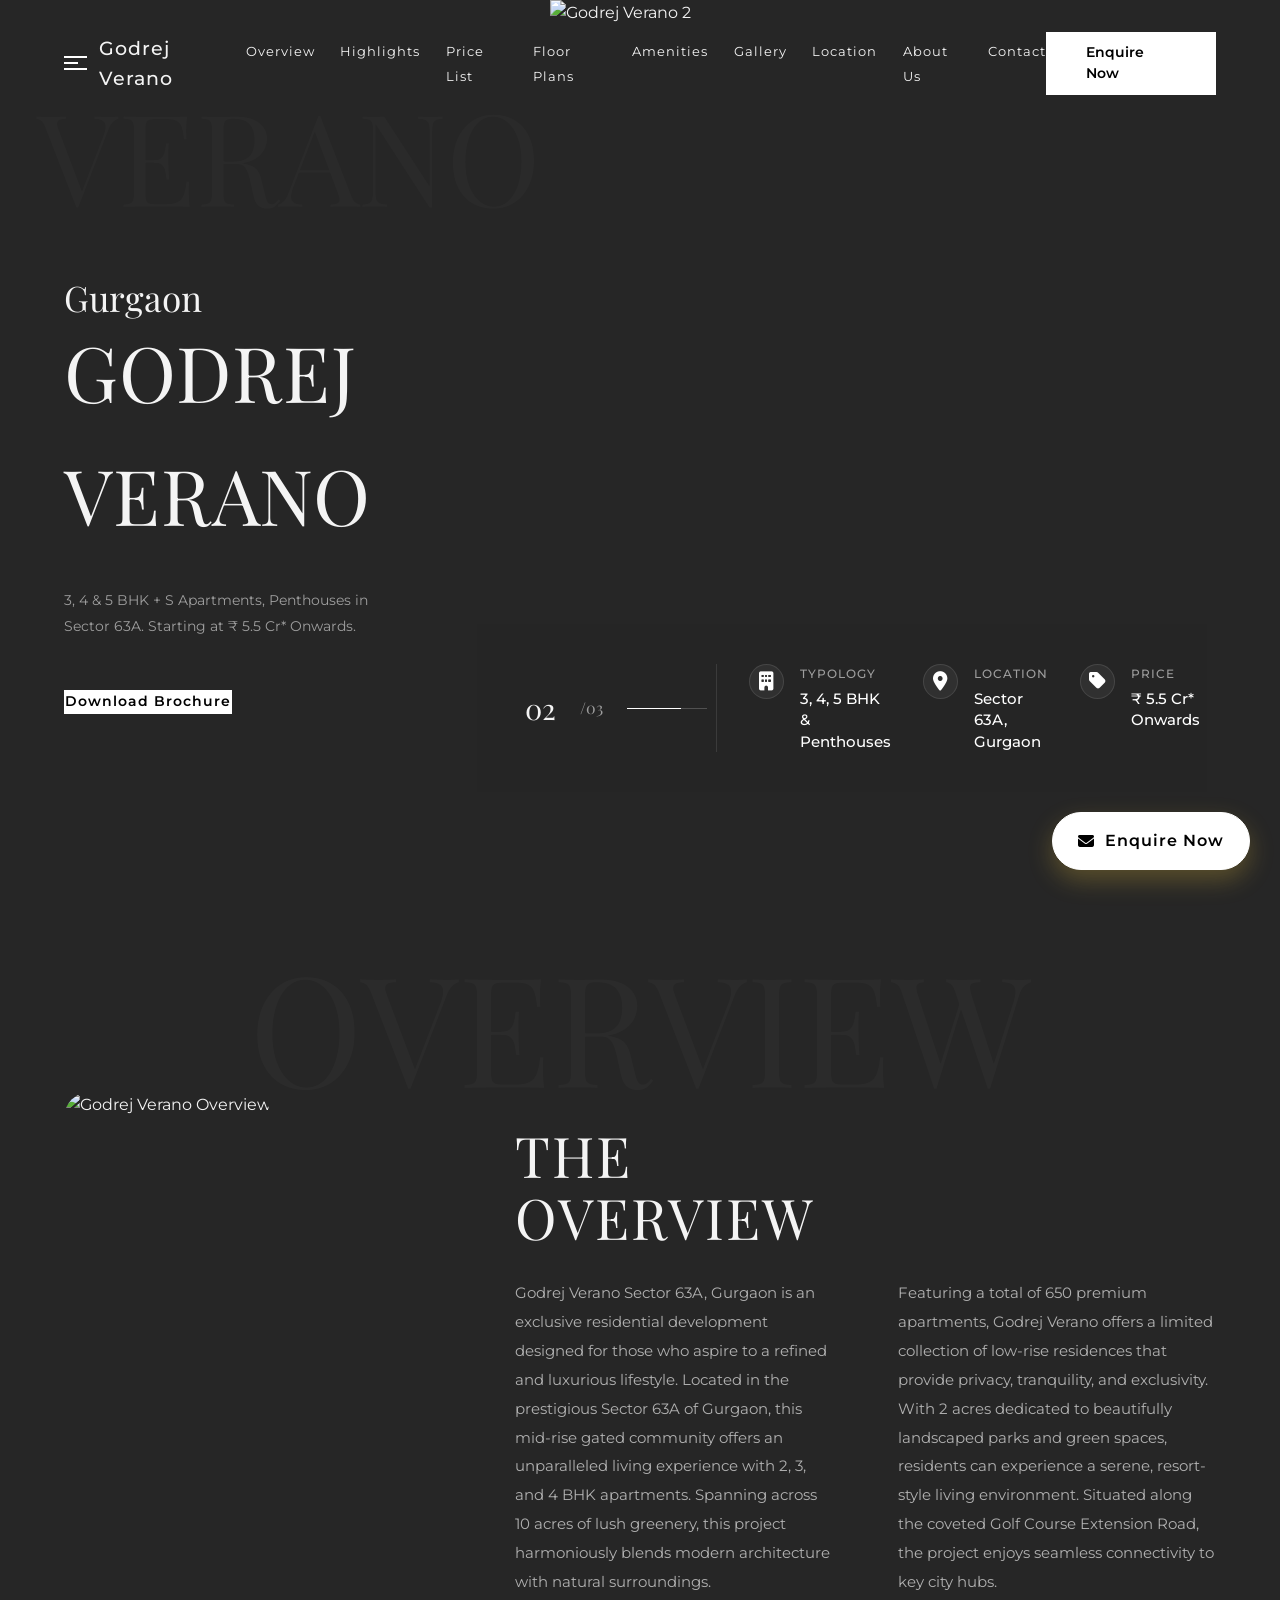
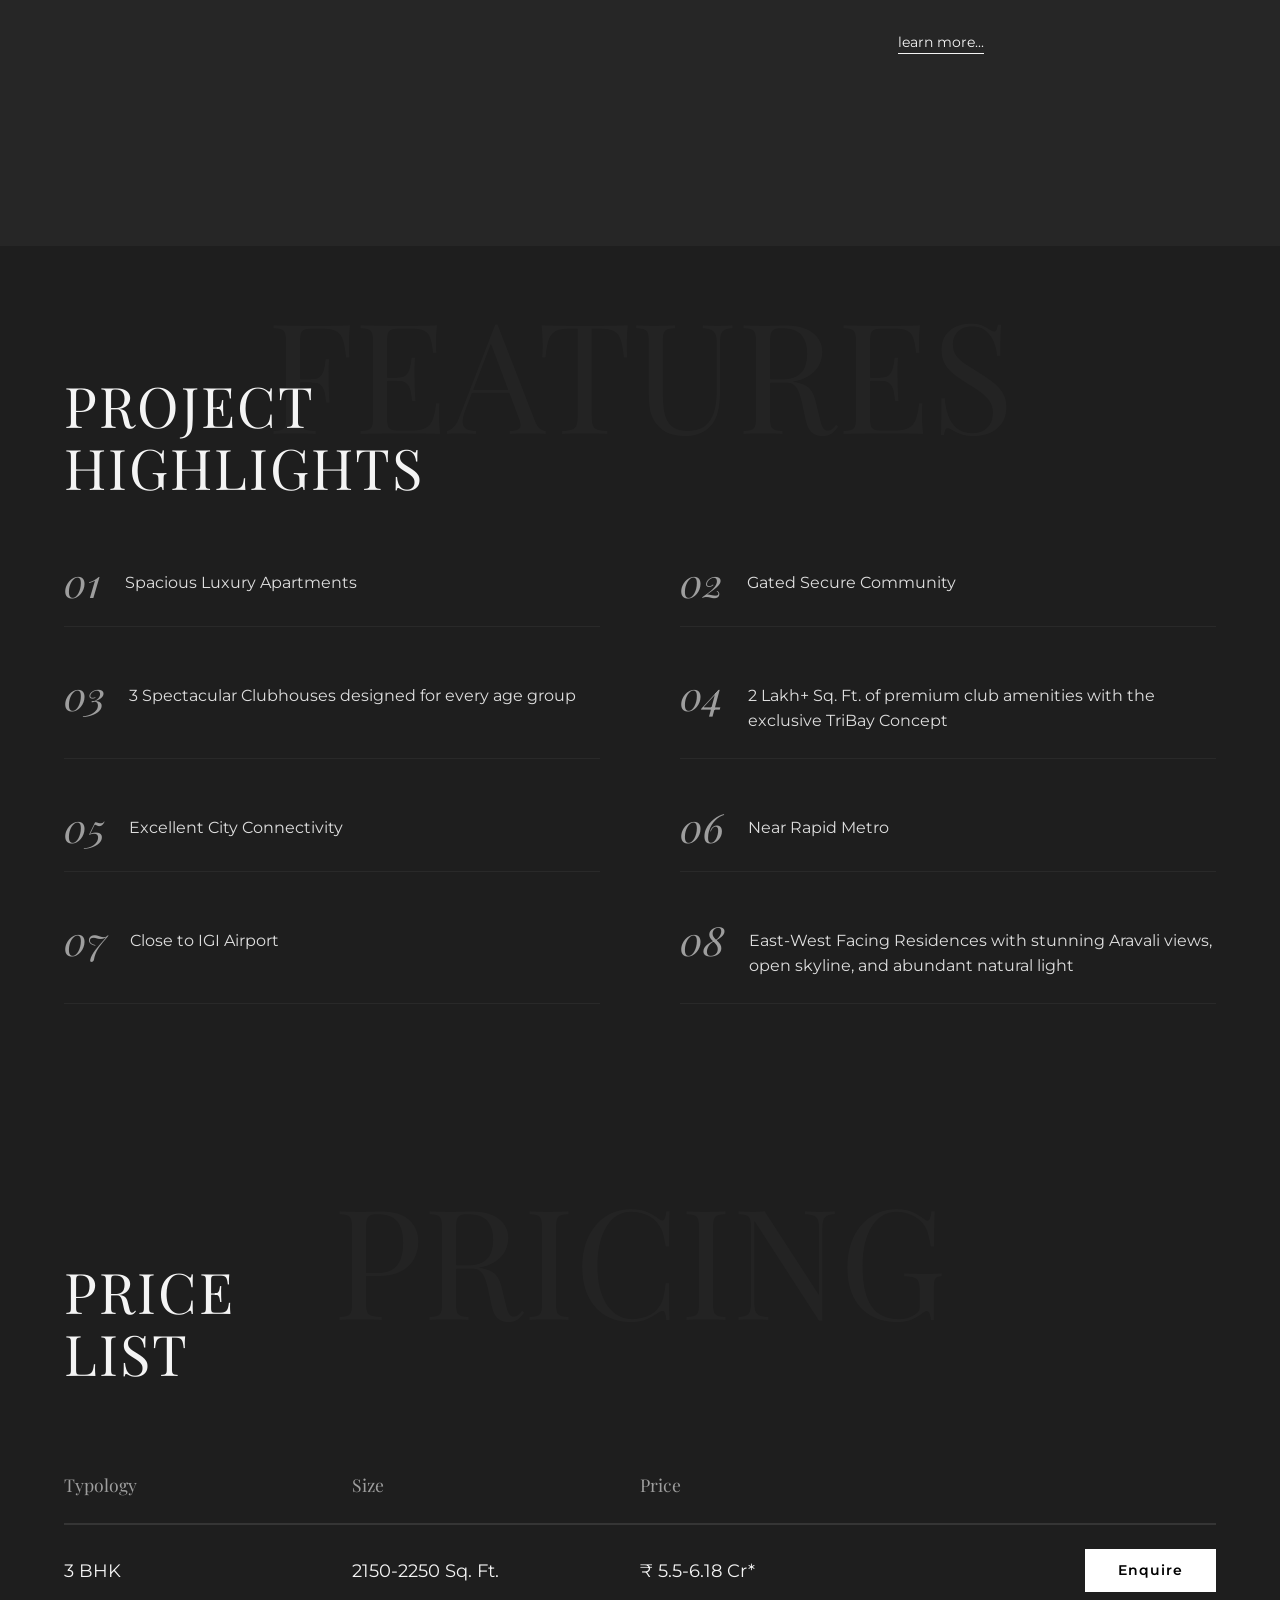
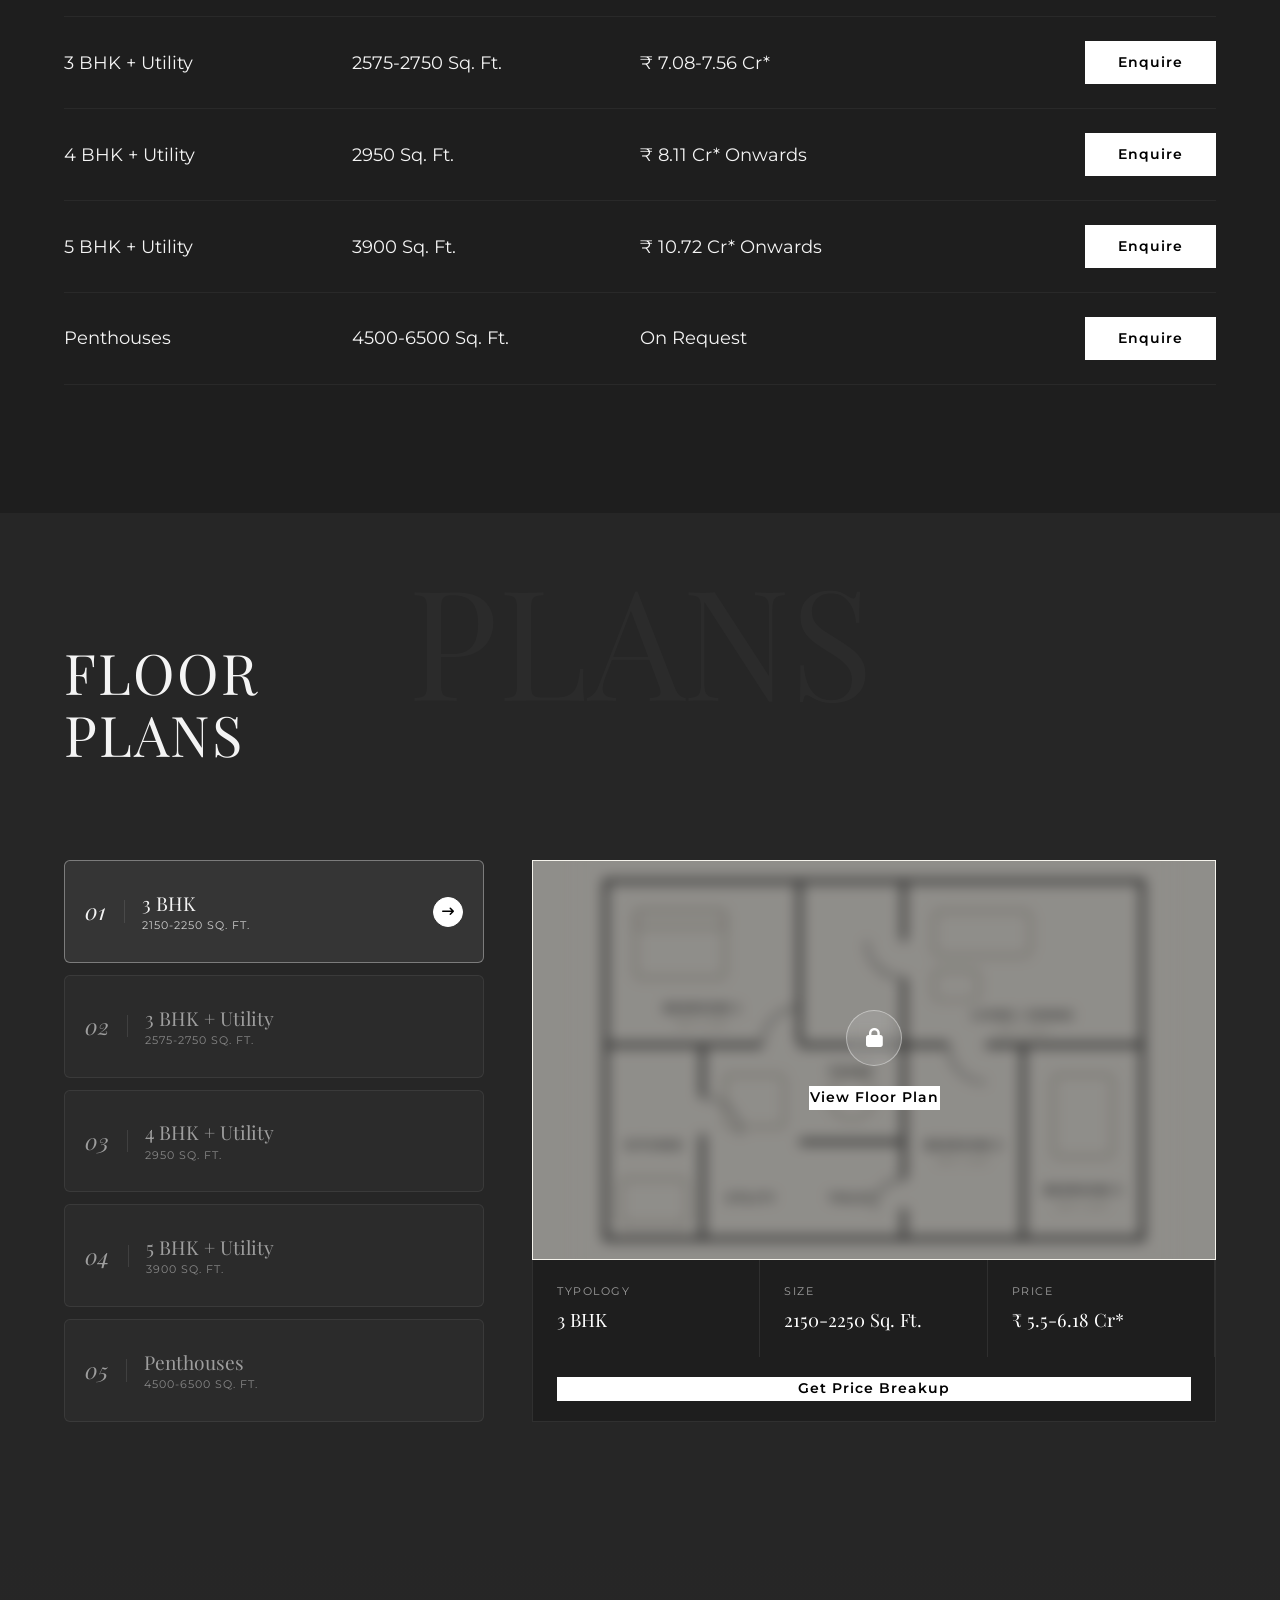
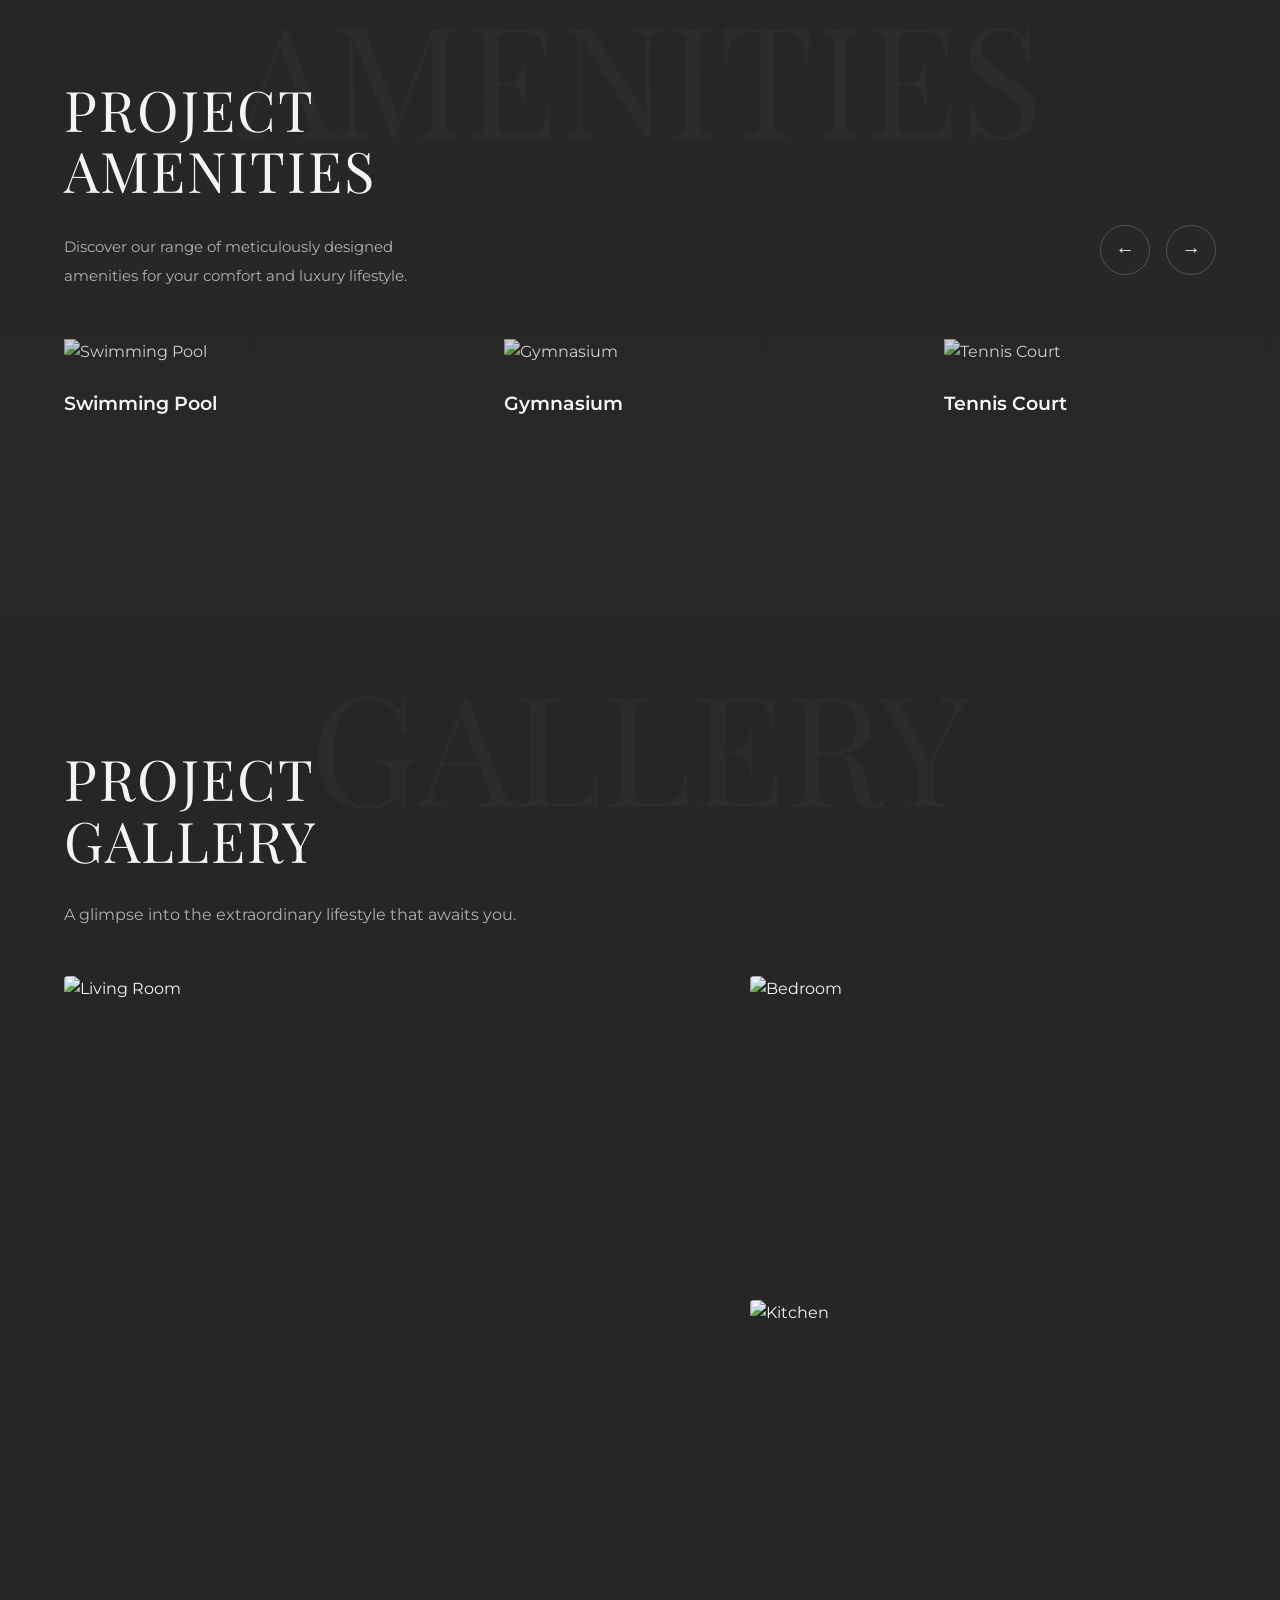
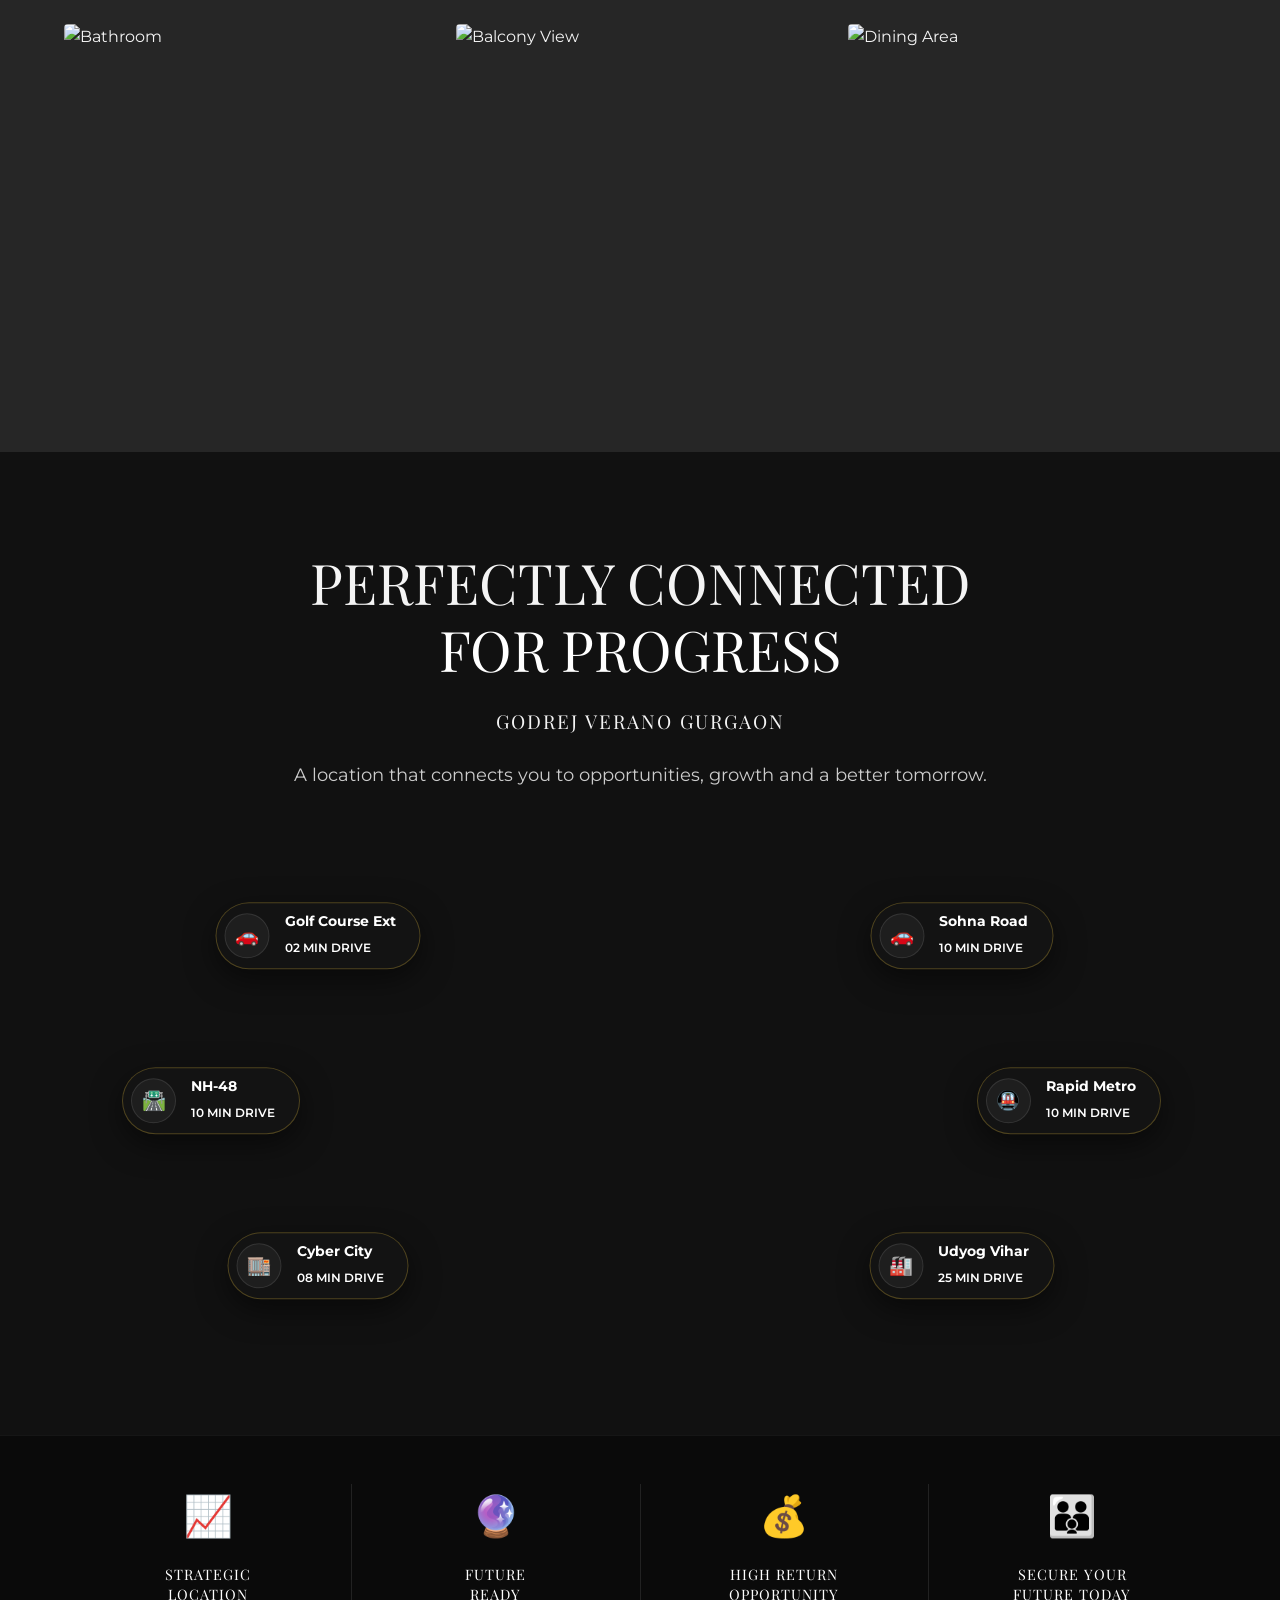
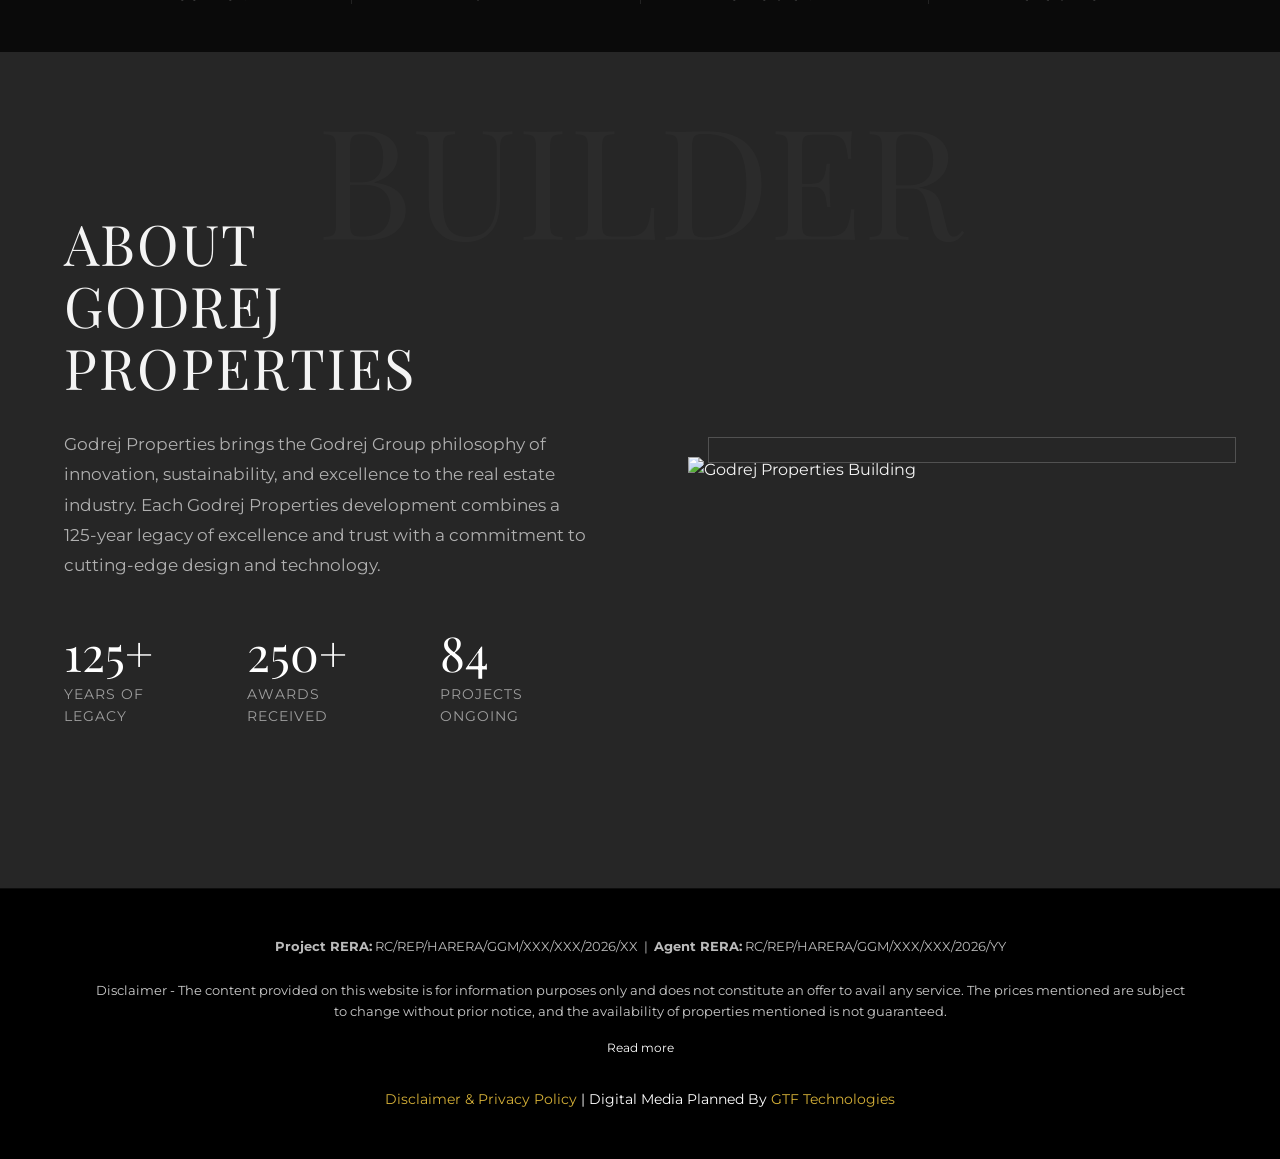
==== index.html @ 7b7e9200 "all code" ====
<!DOCTYPE html>
<html lang="en">

<head>
    <meta charset="UTF-8">
    <meta name="viewport" content="width=device-width, initial-scale=1.0">
    <title>Godrej Verano - Sector 63A, Gurgaon</title>
    <link rel="stylesheet" href="css/style.css">
    <link rel="stylesheet" href="https://cdnjs.cloudflare.com/ajax/libs/font-awesome/6.4.0/css/all.min.css">
    <link rel="stylesheet" href="https://cdnjs.cloudflare.com/ajax/libs/magnific-popup.js/1.1.0/magnific-popup.min.css">
</head>

<body>
    <!-- Header -->
    <header>
        <div class="logo">
            <div class="logo-icon">
                <span></span><span></span><span></span>
            </div>
            Godrej Verano
        </div>
        <nav>
            <ul>
                <li><a href="#overview">Overview</a></li>
                <li><a href="#highlights">Highlights</a></li>
                <li><a href="#pricelist">Price List</a></li>
                <li><a href="#floorplan">Floor Plans</a></li>
                <li><a href="#amenities">Amenities</a></li>
                <li><a href="#gallery">Gallery</a></li>
                <li><a href="#location">Location</a></li>
                <li><a href="#builder">About Us</a></li>
                <li><a href="#contact">Contact</a></li>
            </ul>
        </nav>
        <div class="header-actions">
            <a href="#contact" class="btn-login">Enquire Now</a>
            <div class="menu-toggle" id="mobile-menu">
                <i class="fa-solid fa-bars"></i>
            </div>
        </div>
    </header>

    <!-- Hero Section -->
    <section class="hero">
        <div class="hero-content">
            <div class="hero-text-area">
                <span class="subtitle">Gurgaon</span>
                <h1 class="hero-title">GODREJ VERANO</h1>
                <p>3, 4 & 5 BHK + S Apartments, Penthouses in Sector 63A. Starting at ₹ 5.5 Cr* Onwards.</p>
                <a href="#" class="btn-primary">Download Brochure</a>
            </div>
            <div class="hero-image-area">
                <div class="hero-slider-container">
                    <img src="https://www.constructionweekonline.in/cloud/2023/04/09/A-3-scaled.jpg"
                        alt="Godrej Verano 1" class="hero-slide active">
                    <img src="https://images.pexels.com/photos/9253338/pexels-photo-9253338.jpeg?cs=srgb&dl=pexels-mindaugasskrupskelis-9253338.jpg&fm=jpg"
                        alt="Godrej Verano 2" class="hero-slide">
                    <img src="https://theacademic.com/wp-content/uploads/2024/03/207_article_pic.png"
                        alt="Godrej Verano 3" class="hero-slide">
                </div>
                <div class="hero-slider-info">
                    <div class="slider-controls">
                        <span class="current">01</span><span class="total">/03</span>
                        <div class="progress-bar">
                            <div class="progress" style="width: 33%;"></div>
                        </div>
                    </div>
                    <div class="slider-features">
                        <div class="feature">
                            <div class="feature-icon"><i class="fa-solid fa-building"></i></div>
                            <div>
                                <h4>Typology</h4>
                                <p>3, 4, 5 BHK & Penthouses</p>
                            </div>
                        </div>
                        <div class="feature">
                            <div class="feature-icon"><i class="fa-solid fa-location-dot"></i></div>
                            <div>
                                <h4>Location</h4>
                                <p>Sector 63A, Gurgaon</p>
                            </div>
                        </div>
                        <div class="feature">
                            <div class="feature-icon"><i class="fa-solid fa-tag"></i></div>
                            <div>
                                <h4>Price</h4>
                                <p>₹ 5.5 Cr* Onwards</p>
                            </div>
                        </div>
                    </div>
                </div>
            </div>
        </div>
    </section>

    <!-- Overview Section -->
    <section class="about" id="overview">
        <div class="bg-text">OVERVIEW</div>
        <div class="about-container">
            <div class="about-image">
                <img src="https://images.unsplash.com/photo-1600607686527-6fb886090705?auto=format&fit=crop&q=80&w=800"
                    alt="Godrej Verano Overview">
            </div>
            <div class="about-text-area">
                <h2 class="section-title">THE<br>OVERVIEW</h2>
                <div class="about-text-cols">
                    <div class="about-col">
                        <p>Godrej Verano Sector 63A, Gurgaon is an exclusive residential development designed for those
                            who aspire to a refined and luxurious lifestyle. Located in the prestigious Sector 63A of
                            Gurgaon, this mid-rise gated community offers an unparalleled living experience with 2, 3,
                            and 4 BHK apartments. Spanning across 10 acres of lush greenery, this project harmoniously
                            blends modern architecture with natural surroundings.</p>
                    </div>
                    <div class="about-col">
                        <p>Featuring a total of 650 premium apartments, Godrej Verano offers a limited collection of
                            low-rise residences that provide privacy, tranquility, and exclusivity. With 2 acres
                            dedicated to beautifully landscaped parks and green spaces, residents can experience a
                            serene, resort-style living environment. Situated along the coveted Golf Course Extension
                            Road, the project enjoys seamless connectivity to key city hubs.</p>
                        <a href="#" class="read-more">Learn more...</a>
                    </div>
                </div>
            </div>
        </div>
    </section>

    <!-- Highlights Section -->
    <section class="highlights" id="highlights">
        <div class="bg-text">FEATURES</div>
        <div class="highlights-container">
            <h2 class="section-title">PROJECT<br>HIGHLIGHTS</h2>
            <div class="highlights-grid">
                <div class="highlight-item">
                    <span class="h-num">01</span>
                    <p>Spacious Luxury Apartments</p>
                </div>
                <div class="highlight-item">
                    <span class="h-num">02</span>
                    <p>Gated Secure Community</p>
                </div>
                <div class="highlight-item">
                    <span class="h-num">03</span>
                    <p>3 Spectacular Clubhouses designed for every age group</p>
                </div>
                <div class="highlight-item">
                    <span class="h-num">04</span>
                    <p>2 Lakh+ Sq. Ft. of premium club amenities with the exclusive TriBay Concept</p>
                </div>
                <div class="highlight-item">
                    <span class="h-num">05</span>
                    <p>Excellent City Connectivity</p>
                </div>
                <div class="highlight-item">
                    <span class="h-num">06</span>
                    <p>Near Rapid Metro</p>
                </div>
                <div class="highlight-item">
                    <span class="h-num">07</span>
                    <p>Close to IGI Airport</p>
                </div>
                <div class="highlight-item">
                    <span class="h-num">08</span>
                    <p>East-West Facing Residences with stunning Aravali views, open skyline, and abundant natural light
                    </p>
                </div>
            </div>
        </div>
    </section>

    <!-- Price List Section -->
    <section class="price-list" id="pricelist">
        <div class="bg-text">PRICING</div>
        <div class="price-container">
            <h2 class="section-title">PRICE<br>LIST</h2>
            <div class="price-table">
                <div class="price-row header-row">
                    <div>Typology</div>
                    <div>Size</div>
                    <div>Price</div>
                    <div></div>
                </div>
                <div class="price-row">
                    <div>3 BHK</div>
                    <div>2150-2250 Sq. Ft.</div>
                    <div>₹ 5.5-6.18 Cr*</div>
                    <div><a href="#" class="btn-primary" style="padding: 0.6rem 2rem;">Enquire</a></div>
                </div>
                <div class="price-row">
                    <div>3 BHK + Utility</div>
                    <div>2575-2750 Sq. Ft.</div>
                    <div>₹ 7.08-7.56 Cr*</div>
                    <div><a href="#" class="btn-primary" style="padding: 0.6rem 2rem;">Enquire</a></div>
                </div>
                <div class="price-row">
                    <div>4 BHK + Utility</div>
                    <div>2950 Sq. Ft.</div>
                    <div>₹ 8.11 Cr* Onwards</div>
                    <div><a href="#" class="btn-primary" style="padding: 0.6rem 2rem;">Enquire</a></div>
                </div>
                <div class="price-row">
                    <div>5 BHK + Utility</div>
                    <div>3900 Sq. Ft.</div>
                    <div>₹ 10.72 Cr* Onwards</div>
                    <div><a href="#" class="btn-primary" style="padding: 0.6rem 2rem;">Enquire</a></div>
                </div>
                <div class="price-row">
                    <div>Penthouses</div>
                    <div>4500-6500 Sq. Ft.</div>
                    <div>On Request</div>
                    <div><a href="#" class="btn-primary" style="padding: 0.6rem 2rem;">Enquire</a></div>
                </div>
            </div>
        </div>
    </section>

    <!-- Floor Plan Section -->
    <section class="floor-plan" id="floorplan">
        <div class="bg-text">PLANS</div>
        <div class="fp-container">
            <div class="fp-header">
                <h2 class="section-title">FLOOR<br>PLANS</h2>
                <!-- <p>Thoughtfully planned residences with generous proportions, abundant light and seamless flow.</p> -->
            </div>

            <div class="fp-layout">
                <div class="fp-tabs" role="tablist">
                    <button class="fp-tab active" role="tab" aria-selected="true" data-plan="fp-1">
                        <span class="fp-tab-num">01</span>
                        <span class="fp-tab-text">
                            <span class="fp-tab-title">3 BHK</span>
                            <span class="fp-tab-size">2150-2250 Sq. Ft.</span>
                        </span>
                        <i class="fa-solid fa-arrow-right-long"></i>
                    </button>
                    <button class="fp-tab" role="tab" aria-selected="false" data-plan="fp-2">
                        <span class="fp-tab-num">02</span>
                        <span class="fp-tab-text">
                            <span class="fp-tab-title">3 BHK + Utility</span>
                            <span class="fp-tab-size">2575-2750 Sq. Ft.</span>
                        </span>
                        <i class="fa-solid fa-arrow-right-long"></i>
                    </button>
                    <button class="fp-tab" role="tab" aria-selected="false" data-plan="fp-3">
                        <span class="fp-tab-num">03</span>
                        <span class="fp-tab-text">
                            <span class="fp-tab-title">4 BHK + Utility</span>
                            <span class="fp-tab-size">2950 Sq. Ft.</span>
                        </span>
                        <i class="fa-solid fa-arrow-right-long"></i>
                    </button>
                    <button class="fp-tab" role="tab" aria-selected="false" data-plan="fp-4">
                        <span class="fp-tab-num">04</span>
                        <span class="fp-tab-text">
                            <span class="fp-tab-title">5 BHK + Utility</span>
                            <span class="fp-tab-size">3900 Sq. Ft.</span>
                        </span>
                        <i class="fa-solid fa-arrow-right-long"></i>
                    </button>
                    <button class="fp-tab" role="tab" aria-selected="false" data-plan="fp-5">
                        <span class="fp-tab-num">05</span>
                        <span class="fp-tab-text">
                            <span class="fp-tab-title">Penthouses</span>
                            <span class="fp-tab-size">4500-6500 Sq. Ft.</span>
                        </span>
                        <i class="fa-solid fa-arrow-right-long"></i>
                    </button>
                </div>

                <div class="fp-panels">
                    <div class="fp-panel active" id="fp-1" role="tabpanel">
                        <div class="fp-image">
                            <img src="images/floor-plan-placeholder.svg" alt="3 BHK Floor Plan" loading="lazy">
                            <div class="fp-lock">
                                <span class="fp-lock-icon"><i class="fa-solid fa-lock"></i></span>
                                <a href="#" class="btn-primary">View Floor Plan</a>
                            </div>
                        </div>
                        <div class="fp-details">
                            <div>
                                <span class="fp-label">Typology</span>
                                <span class="fp-value">3 BHK</span>
                            </div>
                            <div>
                                <span class="fp-label">Size</span>
                                <span class="fp-value">2150-2250 Sq. Ft.</span>
                            </div>
                            <div>
                                <span class="fp-label">Price</span>
                                <span class="fp-value">&#8377; 5.5-6.18 Cr*</span>
                            </div>
                            <a href="#" class="btn-primary fp-cta">Get Price Breakup</a>
                        </div>
                    </div>
                    <div class="fp-panel" id="fp-2" role="tabpanel">
                        <div class="fp-image">
                            <img src="images/floor-plan-placeholder.svg" alt="3 BHK + Utility Floor Plan" loading="lazy">
                            <div class="fp-lock">
                                <span class="fp-lock-icon"><i class="fa-solid fa-lock"></i></span>
                                <a href="#" class="btn-primary">View Floor Plan</a>
                            </div>
                        </div>
                        <div class="fp-details">
                            <div>
                                <span class="fp-label">Typology</span>
                                <span class="fp-value">3 BHK + Utility</span>
                            </div>
                            <div>
                                <span class="fp-label">Size</span>
                                <span class="fp-value">2575-2750 Sq. Ft.</span>
                            </div>
                            <div>
                                <span class="fp-label">Price</span>
                                <span class="fp-value">&#8377; 7.08-7.56 Cr*</span>
                            </div>
                            <a href="#" class="btn-primary fp-cta">Get Price Breakup</a>
                        </div>
                    </div>
                    <div class="fp-panel" id="fp-3" role="tabpanel">
                        <div class="fp-image">
                            <img src="images/floor-plan-placeholder.svg" alt="4 BHK + Utility Floor Plan" loading="lazy">
                            <div class="fp-lock">
                                <span class="fp-lock-icon"><i class="fa-solid fa-lock"></i></span>
                                <a href="#" class="btn-primary">View Floor Plan</a>
                            </div>
                        </div>
                        <div class="fp-details">
                            <div>
                                <span class="fp-label">Typology</span>
                                <span class="fp-value">4 BHK + Utility</span>
                            </div>
                            <div>
                                <span class="fp-label">Size</span>
                                <span class="fp-value">2950 Sq. Ft.</span>
                            </div>
                            <div>
                                <span class="fp-label">Price</span>
                                <span class="fp-value">&#8377; 8.11 Cr* Onwards</span>
                            </div>
                            <a href="#" class="btn-primary fp-cta">Get Price Breakup</a>
                        </div>
                    </div>
                    <div class="fp-panel" id="fp-4" role="tabpanel">
                        <div class="fp-image">
                            <img src="images/floor-plan-placeholder.svg" alt="5 BHK + Utility Floor Plan" loading="lazy">
                            <div class="fp-lock">
                                <span class="fp-lock-icon"><i class="fa-solid fa-lock"></i></span>
                                <a href="#" class="btn-primary">View Floor Plan</a>
                            </div>
                        </div>
                        <div class="fp-details">
                            <div>
                                <span class="fp-label">Typology</span>
                                <span class="fp-value">5 BHK + Utility</span>
                            </div>
                            <div>
                                <span class="fp-label">Size</span>
                                <span class="fp-value">3900 Sq. Ft.</span>
                            </div>
                            <div>
                                <span class="fp-label">Price</span>
                                <span class="fp-value">&#8377; 10.72 Cr* Onwards</span>
                            </div>
                            <a href="#" class="btn-primary fp-cta">Get Price Breakup</a>
                        </div>
                    </div>
                    <div class="fp-panel" id="fp-5" role="tabpanel">
                        <div class="fp-image">
                            <img src="images/floor-plan-placeholder.svg" alt="Penthouses Floor Plan" loading="lazy">
                            <div class="fp-lock">
                                <span class="fp-lock-icon"><i class="fa-solid fa-lock"></i></span>
                                <a href="#" class="btn-primary">View Floor Plan</a>
                            </div>
                        </div>
                        <div class="fp-details">
                            <div>
                                <span class="fp-label">Typology</span>
                                <span class="fp-value">Penthouses</span>
                            </div>
                            <div>
                                <span class="fp-label">Size</span>
                                <span class="fp-value">4500-6500 Sq. Ft.</span>
                            </div>
                            <div>
                                <span class="fp-label">Price</span>
                                <span class="fp-value">On Request</span>
                            </div>
                            <a href="#" class="btn-primary fp-cta">Get Price Breakup</a>
                        </div>
                    </div>
                </div>
            </div>
        </div>
    </section>

    <!-- Amenities Section -->
    <section class="portfolio" id="amenities">
        <div class="portfolio-bg-img"></div>
        <div class="bg-text">AMENITIES</div>
        <div class="portfolio-container">
            <div class="amenities-header">
                <div class="portfolio-title-wrapper" style="padding-bottom: 0;">
                    <h2 class="section-title">PROJECT<br>AMENITIES</h2>
                    <p>Discover our range of meticulously designed amenities for your comfort and luxury lifestyle.</p>
                </div>
                <div class="slider-arrows">
                    <button class="arrow-btn" id="prevBtn" aria-label="Previous">&#8592;</button>
                    <button class="arrow-btn" id="nextBtn" aria-label="Next">&#8594;</button>
                </div>
            </div>

            <div class="carousel-wrapper">
                <div class="carousel-content">
                    <div class="portfolio-item carousel-item">
                        <img src="https://images.unsplash.com/photo-1576013551627-0cc20b96c2a7?auto=format&fit=crop&q=80&w=800"
                            alt="Swimming Pool">
                        <div class="item-info">
                            <h4>Swimming Pool</h4>
                        </div>
                    </div>
                    <div class="portfolio-item carousel-item">
                        <img src="https://images.unsplash.com/photo-1540497077202-7c8a3999166f?auto=format&fit=crop&q=80&w=800"
                            alt="Gymnasium">
                        <div class="item-info">
                            <h4>Gymnasium</h4>
                        </div>
                    </div>
                    <div class="portfolio-item carousel-item">
                        <img src="https://assets.architecturaldigest.in/photos/68678e057c31df548adc9e2d/2:3/w_720,h_1080,c_limit/cover%20image%20template%202%20(2).jpg"
                            alt="Tennis Court">
                        <div class="item-info">
                            <h4>Tennis Court</h4>
                        </div>
                    </div>
                    <div class="portfolio-item carousel-item">
                        <img src="https://images.unsplash.com/photo-1596464716127-f2a82984de30?auto=format&fit=crop&q=80&w=800"
                            alt="Kids Play Area">
                        <div class="item-info">
                            <h4>Kids Play Area</h4>
                        </div>
                    </div>
                    <div class="portfolio-item carousel-item">
                        <img src="https://img.magnific.com/free-photo/yoga-group-enjoying-outdoor-workout_1262-20499.jpg?semt=ais_hybrid&w=740&q=80"
                            alt="Yoga Deck">
                        <div class="item-info">
                            <h4>Yoga Deck</h4>
                        </div>
                    </div>
                </div>
            </div>
        </div>
    </section>
    <!-- Gallery Section -->
    <section class="gallery" id="gallery">
        <div class="bg-text">GALLERY</div>
        <div class="gallery-container">
            <h2 class="section-title">PROJECT<br>GALLERY</h2>
            <p class="gallery-subtitle">A glimpse into the extraordinary lifestyle that awaits you.</p>

            <div class="gallery-grid">
                <a href="https://images.unsplash.com/photo-1600585154340-be6161a56a0c?auto=format&fit=crop&q=80&w=1600" class="gallery-item item-1" title="Grand Living Area">
                    <img src="https://images.unsplash.com/photo-1600585154340-be6161a56a0c?auto=format&fit=crop&q=80&w=1200"
                        alt="Living Room" loading="lazy">
                    <div class="gallery-overlay">
                        <h4>Grand Living Area</h4>
                        <!-- <i class="fa-solid fa-expand"></i> -->
                    </div>
                </a>
                <a href="https://images.unsplash.com/photo-1600566753190-17f0baa2a6c3?auto=format&fit=crop&q=80&w=1600" class="gallery-item item-2" title="Master Suite">
                    <img src="https://images.unsplash.com/photo-1600566753190-17f0baa2a6c3?auto=format&fit=crop&q=80&w=800"
                        alt="Bedroom" loading="lazy">
                    <div class="gallery-overlay">
                        <h4>Master Suite</h4>
                        <!-- <i class="fa-solid fa-expand"></i> -->
                    </div>
                </a>
                <a href="https://images.unsplash.com/photo-1600607687920-4e2a09cf159d?auto=format&fit=crop&q=80&w=1600" class="gallery-item item-3" title="Modern Kitchen">
                    <img src="https://images.unsplash.com/photo-1600607687920-4e2a09cf159d?auto=format&fit=crop&q=80&w=800"
                        alt="Kitchen" loading="lazy">
                    <div class="gallery-overlay">
                        <h4>Modern Kitchen</h4>
                        <!-- <i class="fa-solid fa-expand"></i> -->
                    </div>
                </a>
                <a href="https://images.unsplash.com/photo-1600566752355-35792bedcfea?auto=format&fit=crop&q=80&w=1600" class="gallery-item item-4" title="Luxury Bathroom">
                    <img src="https://images.unsplash.com/photo-1600566752355-35792bedcfea?auto=format&fit=crop&q=80&w=800"
                        alt="Bathroom" loading="lazy">
                    <div class="gallery-overlay">
                        <h4>Luxury Bathroom</h4>
                        <!-- <i class="fa-solid fa-expand"></i> -->
                    </div>
                </a>
                <a href="https://images.unsplash.com/photo-1600210492486-724fe5c67fb0?auto=format&fit=crop&q=80&w=1600" class="gallery-item item-5" title="Panoramic Views">
                    <img src="https://images.unsplash.com/photo-1600210492486-724fe5c67fb0?auto=format&fit=crop&q=80&w=800"
                        alt="Balcony View" loading="lazy">
                    <div class="gallery-overlay">
                        <h4>Panoramic Views</h4>
                        <!-- <i class="fa-solid fa-expand"></i> -->
                    </div>
                </a>
                <a href="https://images.woodenstreet.de/image/data/blog-images/dining-room-decor-ideas/elegant-dining-room-decor.png" class="gallery-item item-6" title="Elegant Dining">
                    <img src="https://images.woodenstreet.de/image/data/blog-images/dining-room-decor-ideas/elegant-dining-room-decor.png"
                        alt="Dining Area" loading="lazy">
                    <div class="gallery-overlay">
                        <h4>Elegant Dining</h4>
                        <!-- <i class="fa-solid fa-expand"></i> -->
                    </div>
                </a>
            </div>
        </div>
    </section>

    <!-- Location Advantages Section -->
    <section class="location-interactive" id="location">
        <div class="location-bg-overlay"></div>
        <div class="location-interactive-container">
            <div class="location-header-text">
                <h2>PERFECTLY CONNECTED<br><span class="highlight" style="color: var(--accent-color);">FOR
                        PROGRESS</span></h2>
                <span class="sub-heading"
                    style="display: block; margin: 1.5rem 0; font-family: var(--font-heading); font-size: 1.2rem; letter-spacing: 2px;">GODREJ
                    VERANO GURGAON</span>
                <p>A location that connects you to opportunities, growth and a better tomorrow.</p>
            </div>

            <div class="map-interactive-area">
                <!-- Center Pin -->
                <div class="center-pin">
                    <!-- <div style="font-size: 6rem; filter: drop-shadow(0 15px 15px rgba(0,0,0,0.8));">&#128205;</div> -->
                    <div style="font-size: 6rem; filter: drop-shadow(0 15px 15px rgba(0,0,0,0.8));">
                        <img src="https://cdn-icons-png.flaticon.com/512/7778/7778595.png" alt="" srcset=""
                            style="    max-width: 300px;">
                    </div>
                </div>

                <!-- Floating Cards -->
                <div class="loc-floating-card card-tl">
                    <div class="loc-icon">&#128663;</div>
                    <div class="loc-details">
                        <h4>Golf Course Ext</h4>
                        <span class="time">02 MIN DRIVE</span>
                    </div>
                </div>

                <div class="loc-floating-card card-tr">
                    <div class="loc-icon">&#128663;</div>
                    <div class="loc-details">
                        <h4>Sohna Road</h4>
                        <span class="time">10 MIN DRIVE</span>
                    </div>
                </div>

                <div class="loc-floating-card card-ml">
                    <div class="loc-icon">&#128739;&#65039;</div>
                    <div class="loc-details">
                        <h4>NH-48</h4>
                        <span class="time">10 MIN DRIVE</span>
                    </div>
                </div>

                <div class="loc-floating-card card-mr">
                    <div class="loc-icon">&#128647;</div>
                    <div class="loc-details">
                        <h4>Rapid Metro</h4>
                        <span class="time">10 MIN DRIVE</span>
                    </div>
                </div>

                <div class="loc-floating-card card-bl">
                    <div class="loc-icon">&#127980;</div>
                    <div class="loc-details">
                        <h4>Cyber City</h4>
                        <span class="time">08 MIN DRIVE</span>
                    </div>
                </div>

                <div class="loc-floating-card card-br">
                    <div class="loc-icon">&#127981;</div>
                    <div class="loc-details">
                        <h4>Udyog Vihar</h4>
                        <span class="time">25 MIN DRIVE</span>
                    </div>
                </div>
            </div>
        </div>

        <!-- Bottom Features Bar -->
        <div class="loc-bottom-features">
            <div class="feature-item">
                <div class="f-icon">&#128200;</div>
                <h5>STRATEGIC<br>LOCATION</h5>
            </div>
            <div class="feature-item">
                <div class="f-icon">&#128302;</div>
                <h5>FUTURE<br>READY</h5>
            </div>
            <div class="feature-item">
                <div class="f-icon">&#128176;</div>
                <h5>HIGH RETURN<br>OPPORTUNITY</h5>
            </div>
            <div class="feature-item">
                <div class="f-icon">&#128106;</div>
                <h5>SECURE YOUR<br>FUTURE TODAY</h5>
            </div>
        </div>
    </section>

    <!-- About Builder Section -->
    <section class="about-builder" id="builder">
        <div class="bg-text">BUILDER</div>
        <div class="builder-container">
            <div class="builder-text-area">
                <h2 class="section-title">ABOUT<br>GODREJ PROPERTIES</h2>
                <p>Godrej Properties brings the Godrej Group philosophy of innovation, sustainability, and excellence to
                    the real estate industry. Each Godrej Properties development combines a 125-year legacy of
                    excellence and trust with a commitment to cutting-edge design and technology.</p>

                <div class="stats-container">
                    <div class="stat-item">
                        <span class="stat-number">125+</span>
                        <span class="stat-label">Years of Legacy</span>
                    </div>
                    <div class="stat-item">
                        <span class="stat-number">250+</span>
                        <span class="stat-label">Awards Received</span>
                    </div>
                    <div class="stat-item">
                        <span class="stat-number">84</span>
                        <span class="stat-label">Projects Ongoing</span>
                    </div>
                </div>
            </div>
            <div class="builder-image">
                <img src="https://images.unsplash.com/photo-1486406146926-c627a92ad1ab?auto=format&fit=crop&q=80&w=1000"
                    alt="Godrej Properties Building">
            </div>
        </div>
    </section>

    <!-- Footer Section -->
    <footer id="contact" class="disclaimer-footer">
        <div class="footer-content-wrap">
            <p class="rera-info">
                <strong>Project RERA:</strong> RC/REP/HARERA/GGM/XXX/XXX/2026/XX &nbsp;|&nbsp;
                <strong>Agent RERA:</strong> RC/REP/HARERA/GGM/XXX/XXX/2026/YY
            </p>
            <p class="disclaimer-text">
                Disclaimer - The content provided on this website is for information purposes only and does not
                constitute an offer to avail any service. The prices mentioned are subject to change without prior
                notice, and the availability of properties mentioned is not guaranteed.
                <span id="disclaimerMoreText" style="display: none;">The images displayed on the website are for
                    representation purposes only and may not reflect the actual properties accurately. Please note that
                    this is the official website of an authorized marketing partner. We may share data with Real Estate
                    Regulatory Authority (RERA) registered brokers/companies for further processing as required. We may
                    also send updates and information to the mobile number or email ID registered with us. All rights
                    reserved. The content, design, and information on this website are protected by copyright and other
                    intellectual property rights. Any unauthorized use or reproduction of the content may violate
                    applicable laws. For accurate and up-to-date information regarding services, pricing, availability,
                    and any other details, it is advisable to contact us directly through the provided contact
                    information on this website. Thank you for visiting our website.</span>
            </p>
            <a href="javascript:void(0)" class="read-less-btn" id="disclaimerToggleBtn"
                onclick="toggleDisclaimer()">Read more</a>
            <div class="footer-links">
                <a href="disclaimer.html" class="gold-link">Disclaimer & Privacy Policy</a> <span style="color: #fff;">| Digital Media
                    Planned By</span> <a href="https://www.gtftechnologies.com/" class="gold-link">GTF Technologies</a>
            </div>
        </div>
    </footer>

    <!-- Enquiry Modal -->
    <div id="enquiryModal" class="modal">
        <div class="modal-content">
            <span class="close-modal">&times;</span>
            <div class="modal-header">
                <h3>GODREJ VERANO</h3>
                <p>Fill in your details and our property expert will get back to you shortly.</p>
            </div>
            <form class="modal-form">
                <div class="form-group">
                    <input type="text" placeholder="Name *" id="qSenderNamemodal1" required >
                </div>
                <div class="form-group">
                    <input id="qMobileNomodal1" type="tel" placeholder="Mobile Number *" required>
                </div>
                <div class="form-group">
                    <input id="qEmailIDmodal1" type="email" placeholder="Email Address">
                </div>
                <div class="form-group">
                    <textarea id="qMessagemodal1" type="text" placeholder="Message *" required></textarea>
                </div>
                <!-- <div class="form-group">
                    <select required>
                        <option value="" disabled selected>Select Configuration</option>
                        <option value="3bhk">3 BHK</option>
                        <option value="4bhk">4 BHK</option>
                        <option value="5bhk">5 BHK</option>
                        <option value="penthouse">Penthouse</option>
                    </select>
                </div> -->
                <button type="submit" class="btn-submit" id="SubmitQuerymodal1">Submit Details</button>
                <p class="form-disclaimer">I authorize company representatives to Call, SMS, Email or WhatsApp me about its products and offers.This consent overrides any registration for DNC/NDNC.</p>
            </form>
        </div>
    </div>

    <!-- Floating Contact Button -->
    <a href="#" class="floating-btn btn-primary">
        <i class="fa-solid fa-envelope"></i> Enquire Now
    </a>

    <!-- Mobile Bottom Action Bar -->
    <div class="mobile-action-bar">
        <a href="tel:+919999999999" class="action-btn action-call">
            <i class="fa-solid fa-phone"></i> Call
        </a>
        <a href="https://wa.me/919999999999?text=Hi%2C%20I%20am%20interested%20in%20Godrej%20Verano" target="_blank"
            rel="noopener" class="action-btn action-whatsapp">
            <i class="fa-brands fa-whatsapp"></i> WhatsApp
        </a>
        <a href="#" class="action-btn action-enquire">
            <i class="fa-solid fa-envelope"></i> Enquire
        </a>
    </div>

    <script src="https://cdnjs.cloudflare.com/ajax/libs/jquery/3.7.1/jquery.min.js"></script>
    <script src="https://cdnjs.cloudflare.com/ajax/libs/magnific-popup.js/1.1.0/jquery.magnific-popup.min.js"></script>

    <script>
        // Gallery lightbox
        $(function () {
            $('.gallery-grid').magnificPopup({
                delegate: 'a.gallery-item',
                type: 'image',
                mainClass: 'mfp-with-zoom mfp-fade',
                removalDelay: 300,
                closeOnContentClick: false,
                gallery: {
                    enabled: true,
                    navigateByImgClick: true,
                    tCounter: '%curr% / %total%'
                },
                image: {
                    titleSrc: 'title'
                },
                zoom: {
                    enabled: true,
                    duration: 300,
                    easing: 'ease-in-out'
                }
            });
        });
    </script>

     <script type="text/javascript" language="javascript">
      var versionUpdate = (new Date()).getTime();
      var script = document.createElement("script");
      script.type = "text/javascript";
      script.src = "https://api2.gtftech.com/scripts/queryform.min.ssl.js?v=" + versionUpdate;
      document.body.appendChild(script);
    </script>

    <script>
      var AgentInfo = {
        "vAgentID": "4725",
        "vProject": "DLF The Aureva Gurgaon - M",
        "vURL": "https://dlfluxuryproperties.com/dlf-the-aureva/discovery/",
        "thankspageurl": "https://dlfluxuryproperties.com/dlf-the-aureva/discovery/thanks.htm",
      };
      //Needs to be duplicate in the case of multiple forms on the same page
      //--------------------------------------------------------------------------------------//
      $('#preferedtime').hide();

      $("#SubmitQuerymodal1").click(function () {
        var FormInfo = {
          "SenderControlID": "qSenderNamemodal1",
          "SenderControlMobileID": "qMobileNomodal1",
          "SenderControlEmailID": "qEmailIDmodal1",
          "SenderControlMsgID": "qMessagemodal1"
        };

        SubmitQueryData(AgentInfo, FormInfo);
      });
    </script>

    <script>
        document.addEventListener("DOMContentLoaded", function () {
            // Sticky Header Logic
            const header = document.querySelector('header');
            window.addEventListener('scroll', () => {
                if (window.scrollY > 50) {
                    header.classList.add('scrolled');
                } else {
                    header.classList.remove('scrolled');
                }
            });

            // Mobile Menu Logic
            const mobileMenuBtn = document.getElementById('mobile-menu');
            const navMenu = document.querySelector('header nav');
            const navLinks = document.querySelectorAll('header nav ul li a');

            if (mobileMenuBtn && navMenu) {
                mobileMenuBtn.addEventListener('click', () => {
                    navMenu.classList.toggle('active');
                    mobileMenuBtn.classList.toggle('active');
                    document.body.classList.toggle('no-scroll');

                    const icon = mobileMenuBtn.querySelector('i');
                    if (navMenu.classList.contains('active')) {
                        icon.classList.remove('fa-bars');
                        icon.classList.add('fa-times');
                    } else {
                        icon.classList.remove('fa-times');
                        icon.classList.add('fa-bars');
                    }
                });

                // Close menu when clicking a link
                navLinks.forEach(link => {
                    link.addEventListener('click', () => {
                        navMenu.classList.remove('active');
                        mobileMenuBtn.classList.remove('active');
                        document.body.classList.remove('no-scroll');

                        const icon = mobileMenuBtn.querySelector('i');
                        icon.classList.remove('fa-times');
                        icon.classList.add('fa-bars');
                    });
                });
            }

            const carousel = document.querySelector('.carousel-content');
            const prevBtn = document.getElementById('prevBtn');
            const nextBtn = document.getElementById('nextBtn');

            if (carousel && prevBtn && nextBtn) {
                // Item width + gap, measured so it matches every breakpoint
                const getScrollAmount = () => {
                    const item = carousel.querySelector('.carousel-item');
                    const gap = parseFloat(getComputedStyle(carousel).columnGap) || 0;
                    return item ? item.offsetWidth + gap : 440;
                };

                nextBtn.addEventListener('click', () => {
                    carousel.scrollBy({ left: getScrollAmount(), behavior: 'smooth' });
                });

                prevBtn.addEventListener('click', () => {
                    carousel.scrollBy({ left: -getScrollAmount(), behavior: 'smooth' });
                });
            }

            // Floor Plan Tabs
            const fpTabs = document.querySelectorAll('.fp-tab');
            const fpPanels = document.querySelectorAll('.fp-panel');

            fpTabs.forEach(tab => {
                tab.addEventListener('click', () => {
                    fpTabs.forEach(t => {
                        t.classList.remove('active');
                        t.setAttribute('aria-selected', 'false');
                    });
                    fpPanels.forEach(p => p.classList.remove('active'));

                    tab.classList.add('active');
                    tab.setAttribute('aria-selected', 'true');
                    document.getElementById(tab.dataset.plan).classList.add('active');

                    // keep the selected chip visible when tabs scroll sideways (mobile)
                    const list = tab.parentElement;
                    if (list.scrollWidth > list.clientWidth) {
                        list.scrollTo({
                            left: tab.offsetLeft - (list.clientWidth - tab.offsetWidth) / 2,
                            behavior: 'smooth'
                        });
                    }
                });
            });

            // Hero Image Slider Logic
            const heroSlides = document.querySelectorAll('.hero-slide');
            const heroCurrentSpan = document.querySelector('.hero-slider-info .current');
            const heroProgressBar = document.querySelector('.hero-slider-info .progress');
            if (heroSlides.length > 0) {
                let currentSlide = 0;
                setInterval(() => {
                    heroSlides[currentSlide].classList.remove('active');
                    currentSlide = (currentSlide + 1) % heroSlides.length;
                    heroSlides[currentSlide].classList.add('active');

                    if (heroCurrentSpan) {
                        heroCurrentSpan.textContent = '0' + (currentSlide + 1);
                    }
                    if (heroProgressBar) {
                        heroProgressBar.style.width = ((currentSlide + 1) / heroSlides.length * 100) + '%';
                    }
                }, 4000);
            }

            // Modal Logic
            const modal = document.getElementById("enquiryModal");
            const btns = document.querySelectorAll(".btn-primary, .btn-login, .action-enquire");
            const span = document.querySelector(".close-modal");

            if (modal && span) {
                btns.forEach(btn => {
                    btn.addEventListener('click', (e) => {
                        e.preventDefault();
                        modal.classList.add("show");
                    });
                });

                span.addEventListener('click', () => {
                    modal.classList.remove("show");
                });

                window.addEventListener('click', (e) => {
                    if (e.target === modal) {
                        modal.classList.remove("show");
                    }
                });
            }
        });

        function toggleDisclaimer() {
            var moreText = document.getElementById("disclaimerMoreText");
            var btnText = document.getElementById("disclaimerToggleBtn");

            if (moreText.style.display === "none" || moreText.style.display === "") {
                moreText.style.display = "inline";
                btnText.innerHTML = "Read less";
            } else {
                moreText.style.display = "none";
                btnText.innerHTML = "Read more";
            }
        }
    </script>
</body>

</html>
---- css/style.css ----
@import url('https://fonts.googleapis.com/css2?family=Montserrat:wght@300;400;500;600&family=Playfair+Display:ital,wght@0,400;0,500;0,600;0,700;1,400&display=swap');

:root {
    --bg-color: #262626;
    --bg-darker: #1e1e1e;
    --text-color: #f4f4f4;
    --text-muted: #9e9e9e;
    --accent-color: #ffffff;
    --font-heading: 'Playfair Display', serif;
    --font-body: 'Montserrat', sans-serif;
}

* {
    margin: 0;
    padding: 0;
    box-sizing: border-box;
}

html,
body {
    overflow-x: hidden;
}

body.no-scroll {
    overflow: hidden;
}

html {
    scroll-behavior: smooth;
    font-size: 16px;
}

body {
    background-color: var(--bg-color);
    color: var(--text-color);
    font-family: var(--font-body);
    overflow-x: hidden;
    line-height: 1.6;
}

a {
    text-decoration: none;
    color: inherit;
}

ul {
    list-style: none;
}

/* Typography */
h1,
h2,
h3,
h4,
h5,
h6 {
    font-family: var(--font-heading);
    font-weight: 400;
}

.section-title {
    font-size: 3.5rem;
    letter-spacing: 2px;
    margin-bottom: 2rem;
    line-height: 1.1;
}

.bg-text {
    position: absolute;
    font-family: var(--font-heading);
    /* sized so the longest word (AMENITIES) fits within the viewport */
    font-size: min(12vw, 11rem);
    color: rgba(255, 255, 255, 0.025);
    z-index: 0;
    line-height: 1;
    pointer-events: none;
    user-select: none;
    white-space: nowrap;
    overflow: hidden;
    left: 0;
    top: 3rem;
    width: 100%;
    text-align: center;
}

.hero-title {
    font-size: 5.5vw;
}

/* Buttons */
.btn-primary {
    display: inline-block;
    background-color: var(--accent-color);
    color: #000;
    padding: rem 2rem;
    font-size: 0.85rem;
    font-weight: 600;
    font-family: var(--font-body);
    letter-spacing: 1px;
    border: 1px solid var(--accent-color);
    transition: all 0.3s ease;
}

.btn-primary:hover {
    background-color: transparent;
    color: var(--accent-color);
}

/* Header */
header {
    display: flex;
    justify-content: space-between;
    align-items: center;
    padding: 2rem 5%;
    position: fixed;
    top: 0;
    left: 0;
    width: 100%;
    z-index: 1000;
    transition: all 0.3s ease;
}

header.scrolled {
    background: rgba(10, 10, 10, 0.95);
    backdrop-filter: blur(10px);
    box-shadow: 0 4px 30px rgba(0, 0, 0, 0.1);
    padding: 1rem 5%;
}

.logo {
    display: flex;
    align-items: center;
    gap: 12px;
    font-size: 1.2rem;
    font-weight: 500;
    letter-spacing: 1px;
}

.logo-icon {
    display: flex;
    flex-direction: column;
    gap: 4px;
    width: 24px;
}

.logo-icon span {
    display: block;
    height: 2px;
    background-color: var(--accent-color);
    width: 100%;
}

.logo-icon span:nth-child(2) {
    width: 60%;
}

nav ul {
    display: flex;
    gap: 3rem;
}

nav a {
    font-size: 0.8rem;
    letter-spacing: 1px;
    transition: color 0.3s;
}

nav a:hover {
    color: var(--text-muted);
}

.header-actions {
    display: flex;
    align-items: center;
    gap: 1.5rem;
}

.menu-toggle {
    display: none;
    font-size: 1.5rem;
    color: var(--text-color);
    cursor: pointer;
    z-index: 1000;
}

.btn-login {
    background-color: var(--accent-color);
    color: #000;
    padding: 0.6rem 2.5rem;
    font-size: 0.85rem;
    font-weight: 600;
    transition: all 0.3s ease;
}

.btn-login:hover {
    background-color: transparent;
    color: var(--accent-color);
    border: 1px solid var(--accent-color);
}

/* Hero Section */
.hero {
    height: 100vh;
    position: relative;
    padding-left: 5%;
    overflow-x: hidden;
}

.hero-content {
    display: flex;
    width: 100%;
    height: 100%;
    position: relative;
}

.hero-text-area {
    width: 45%;
    padding-top: 30vh;
    position: relative;
    z-index: 2;
}

.hero-text-area::before {
    content: "VERANO";
    position: absolute;
    top: 10vh;
    left: -5%;
    font-family: var(--font-heading);
    font-size: 10vw;
    color: rgba(255, 255, 255, 0.02);
    z-index: -1;
    line-height: 1;
}

.subtitle {
    font-family: var(--font-heading);
    font-size: 2.2rem;
    display: block;
    margin-bottom: -1rem;
    font-style: normal;
}

.hero-text-area h1 {
    font-size: 6vw;
    letter-spacing: 1px;
    margin-bottom: 2rem;
    text-transform: uppercase;
}

.hero-text-area p {
    font-size: 0.9rem;
    color: var(--text-muted);
    max-width: 320px;
    margin-bottom: 3rem;
    line-height: 1.8;
}

.social-icons {
    margin-top: 5rem;
    display: flex;
    gap: 2rem;
}

.social-icons a {
    color: var(--text-muted);
    font-size: 1.1rem;
    transition: color 0.3s;
}

.social-icons a:hover {
    color: var(--accent-color);
}

.hero-image-area {
    width: 60%;
    height: 100vh;
    position: absolute;
    right: 0;
    top: 0;
    z-index: 1;
}

.hero-slider-container {
    width: 100%;
    height: 100%;
    position: relative;
    overflow: hidden;
}

.hero-slide {
    position: absolute;
    top: 0;
    left: 0;
    width: 100%;
    height: 100%;
    object-fit: cover;
    opacity: 0;
    transition: opacity 1.5s ease-in-out;
}

.hero-slide.active {
    opacity: 1;
}

.hero-slider-info {
    position: absolute;
    bottom: 12vh;
    left: -10%;
    width: 100%;
    background: rgba(38, 38, 38, 0.85);
    backdrop-filter: blur(8px);
    display: flex;
    padding: 2.5rem 3rem;
    align-items: center;
}

.slider-controls {
    display: flex;
    align-items: center;
    gap: 1.5rem;
    width: 30%;
    font-family: var(--font-heading);
    font-size: 1.5rem;
}

.current {
    font-size: 1.8rem;
}

.total {
    color: var(--text-muted);
    font-size: 1rem;
}

.progress-bar {
    width: 80px;
    height: 1px;
    background-color: rgba(255, 255, 255, 0.2);
    position: relative;
}

.progress {
    position: absolute;
    top: 0;
    left: 0;
    height: 100%;
    background-color: var(--accent-color);
    transition: width 0.5s ease-in-out;
}

.slider-features {
    display: flex;
    width: 70%;
    gap: 2rem;
    padding-left: 2rem;
    border-left: 1px solid rgba(255, 255, 255, 0.1);
}

.feature {
    flex: 1;
    display: flex;
    align-items: flex-start;
    gap: 1rem;
}

.feature-icon {
    font-size: 1.2rem;
    color: var(--accent-color);
    background: rgba(255, 255, 255, 0.05);
    width: 35px;
    height: 35px;
    display: flex;
    align-items: center;
    justify-content: center;
    border-radius: 50%;
    border: 1px solid rgba(255, 255, 255, 0.1);
    flex-shrink: 0;
}

.feature h4 {
    font-family: var(--font-body);
    font-size: 0.75rem;
    color: var(--text-muted);
    font-weight: 500;
    margin-bottom: 0.3rem;
    letter-spacing: 1px;
    text-transform: uppercase;
}

.feature p {
    font-size: 0.95rem;
    color: #fff;
    line-height: 1.4;
    font-weight: 500;
}

/* About Us Section */
.about {
    padding: 12rem 5%;
    position: relative;
}


.about-container {
    position: relative;
    z-index: 1;
    display: flex;
    gap: 8rem;
    align-items: flex-start;
}

.about-image {
    width: 30%;
    position: relative;
}

.about-image img {
    width: 100%;
    height: 500px;
    object-fit: cover;
    border-radius: 200px 200px 0 0;
}

.about-text-area {
    width: 65%;
    padding-top: 2rem;
}

.about-text-cols {
    display: flex;
    gap: 4rem;
}

.about-col {
    flex: 1;
}

.about-col p {
    color: #b0b0b0;
    font-size: 0.95rem;
    line-height: 1.9;
    margin-bottom: 2rem;
}

.read-more {
    color: var(--text-color);
    font-size: 0.85rem;
    text-transform: lowercase;
    border-bottom: 1px solid var(--text-color);
    padding-bottom: 3px;
    transition: color 0.3s, border-color 0.3s;
}

.read-more:hover {
    color: var(--text-muted);
    border-color: var(--text-muted);
}

/* Highlights Section */
.highlights {
    padding: 8rem 5%;
    position: relative;
    background-color: var(--bg-darker);
}


.highlights-container {
    position: relative;
    z-index: 1;
}

.highlights-grid {
    display: grid;
    grid-template-columns: 1fr 1fr;
    gap: 3rem 5rem;
    margin-top: 4rem;
}

.highlight-item {
    display: flex;
    align-items: flex-start;
    gap: 1.5rem;
    border-bottom: 1px solid rgba(255, 255, 255, 0.05);
    padding-bottom: 1.5rem;
}

.h-num {
    font-family: var(--font-heading);
    font-size: 2.5rem;
    color: var(--text-muted);
    line-height: 1;
    font-style: italic;
}

.highlight-item p {
    font-size: 1rem;
    color: #dedede;
    line-height: 1.6;
    margin-top: 0.5rem;
}

/* Portfolio Section */
.portfolio {
    padding: 8rem 5% 10rem;
    position: relative;
    background: linear-gradient(to bottom, #262626, #2a2826);
    /* subtle gradient simulating dark wood */
}

.portfolio-bg-img {
    position: absolute;
    top: 0;
    left: 0;
    width: 100%;
    height: 100%;
    background-image: url('https://images.unsplash.com/photo-1579546929518-9e396f3cc809?auto=format&fit=crop&q=80&w=2000');
    background-size: cover;
    opacity: 0.05;
    pointer-events: none;
    z-index: 0;
}


.portfolio-container {
    position: relative;
    z-index: 1;
}

/* Price List Section */
.price-list {
    padding: 8rem 5%;
    position: relative;
    background-color: var(--bg-darker);
}


.price-container {
    position: relative;
    z-index: 1;
}

.price-table {
    margin-top: 4rem;
    display: flex;
    flex-direction: column;
}

.price-row {
    display: flex;
    justify-content: space-between;
    align-items: center;
    padding: 1.5rem 0;
    border-bottom: 1px solid rgba(255, 255, 255, 0.05);
}

.price-row.header-row {
    font-family: var(--font-heading);
    font-size: 1.2rem;
    color: var(--text-muted);
    border-bottom: 2px solid rgba(255, 255, 255, 0.1);
}

.price-row div {
    flex: 1;
    font-size: 1.1rem;
}

.price-row div:last-child {
    text-align: right;
}

/* Carousel */
.carousel-wrapper {
    width: 100%;
    overflow: hidden;
}

.carousel-content {
    display: flex;
    overflow-x: auto;
    scroll-snap-type: x mandatory;
    gap: 2.5rem;
    padding-bottom: 2rem;
    -ms-overflow-style: none;
    scrollbar-width: none;
}

.carousel-content::-webkit-scrollbar {
    display: none;
}

.carousel-item {
    scroll-snap-align: start;
    flex: 0 0 400px;
}

.amenities-header {
    display: flex;
    justify-content: space-between;
    align-items: flex-end;
    padding-bottom: 3rem;
}

.slider-arrows {
    display: flex;
    gap: 1rem;
    margin-bottom: 1rem;
}

.arrow-btn {
    background: transparent;
    border: 1px solid rgba(255, 255, 255, 0.2);
    color: #fff;
    width: 50px;
    height: 50px;
    border-radius: 50%;
    cursor: pointer;
    font-size: 1.2rem;
    display: flex;
    align-items: center;
    justify-content: center;
    transition: all 0.3s ease;
}

.arrow-btn:hover {
    background: #fff;
    color: #000;
}

.portfolio-title-wrapper p {
    color: #b0b0b0;
    font-size: 0.95rem;
    line-height: 1.9;
    max-width: 400px;
}

.portfolio-item img {
    width: 100%;
    height: 500px;
    object-fit: cover;
    margin-bottom: 1.5rem;
    transition: transform 0.5s ease, filter 0.5s ease;
    filter: brightness(0.85);
}

.portfolio-item:hover img {
    transform: scale(1.02);
    filter: brightness(1);
}

.item-info h4 {
    font-family: var(--font-body);
    font-size: 1.2rem;
    font-weight: 600;
    margin-bottom: 0.5rem;
}

/* Gallery Section */
.gallery {
    padding: 8rem 5%;
    position: relative;
    background-color: var(--bg-color);
}


.gallery-container {
    position: relative;
    z-index: 1;
}

.gallery-subtitle {
    color: #b0b0b0;
    font-size: 1rem;
    margin-bottom: 3rem;
    max-width: 600px;
}

.gallery-grid {
    display: grid;
    grid-template-columns: repeat(12, 1fr);
    grid-auto-rows: 300px;
    gap: 1.5rem;
}

.gallery-item {
    position: relative;
    border-radius: 4px;
    overflow: hidden;
    cursor: pointer;
}

.gallery-item img {
    width: 100%;
    height: 100%;
    object-fit: cover;
    transition: transform 0.6s ease;
}

.gallery-item:hover img {
    transform: scale(1.05);
}

.gallery-overlay {
    position: absolute;
    bottom: 0;
    left: 0;
    width: 100%;
    height: 60%;
    background: linear-gradient(to top, rgba(0, 0, 0, 0.9), transparent);
    display: flex;
    align-items: flex-end;
    padding: 2rem;
    opacity: 0;
    transition: opacity 0.4s ease;
}

.gallery-item:hover .gallery-overlay {
    opacity: 1;
}

.gallery-overlay h4 {
    font-family: var(--font-body);
    font-size: 1.2rem;
    font-weight: 500;
    color: #fff;
    transform: translateY(20px);
    transition: transform 0.4s ease;
}

.gallery-item:hover .gallery-overlay h4 {
    transform: translateY(0);
}

.item-1 {
    grid-column: 1 / 8;
    grid-row: 1 / 3;
}

.item-2 {
    grid-column: 8 / 13;
    grid-row: 1 / 2;
}

.item-3 {
    grid-column: 8 / 13;
    grid-row: 2 / 3;
}

.item-4 {
    grid-column: 1 / 5;
    grid-row: 3 / 4;
}

.item-5 {
    grid-column: 5 / 9;
    grid-row: 3 / 4;
}

.item-6 {
    grid-column: 9 / 13;
    grid-row: 3 / 4;
}

/* Location Section */
.location-interactive {
    position: relative;
    padding: 6rem 0 0 0;
    overflow: hidden;
    background: url('https://images.unsplash.com/photo-1449844908441-8829872d2607?auto=format&fit=crop&q=80&w=1920') no-repeat center center/cover;
}

.location-bg-overlay {
    position: absolute;
    top: 0;
    left: 0;
    width: 100%;
    height: 100%;
    background: rgba(10, 10, 10, 0.75);
    z-index: 0;
}

.location-interactive-container {
    position: relative;
    z-index: 1;
    max-width: 1200px;
    margin: 0 auto;
    text-align: center;
    padding: 0 5%;
}

.location-header-text h2 {
    font-size: 3.5rem;
    line-height: 1.2;
    margin-bottom: 0.5rem;
    font-family: var(--font-heading);
}

.location-header-text p {
    color: #ccc;
    font-size: 1.1rem;
    margin-bottom: 4rem;
}

.map-interactive-area {
    position: relative;
    width: 100%;
    height: 550px;
    margin: 0 auto;
}

.center-pin {
    position: absolute;
    top: 50%;
    left: 50%;
    transform: translate(-50%, -50%);
    z-index: 5;
    animation: pulse 2s infinite;
}

@keyframes pulse {
    0% {
        transform: translate(-50%, -50%) scale(1);
    }

    50% {
        transform: translate(-50%, -50%) scale(1.1);
    }

    100% {
        transform: translate(-50%, -50%) scale(1);
    }
}

.loc-floating-card {
    position: absolute;
    display: flex;
    align-items: center;
    background: rgba(20, 20, 20, 0.9);
    border: 1px solid rgba(212, 175, 55, 0.3);
    border-radius: 50px;
    padding: 0.5rem 1.5rem 0.5rem 0.5rem;
    box-shadow: 0 10px 30px rgba(0, 0, 0, 0.5);
    gap: 15px;
    transform: translate(-50%, -50%);
    z-index: 2;
    transition: all 0.3s ease;
    white-space: nowrap;
}

.loc-floating-card:hover {
    transform: translate(-50%, -50%) scale(1.05);
    border-color: rgba(212, 175, 55, 0.8);
    background: rgba(30, 30, 30, 0.95);
}

.loc-floating-card .loc-icon {
    background: var(--bg-darker);
    color: var(--accent-color);
    width: 45px;
    height: 45px;
    border-radius: 50%;
    display: flex;
    align-items: center;
    justify-content: center;
    font-size: 1.2rem;
    border: 1px solid rgba(255, 255, 255, 0.1);
}

.loc-floating-card .loc-details {
    text-align: left;
}

.loc-floating-card h4 {
    font-size: 0.85rem;
    color: #fff;
    margin: 0 0 2px 0;
    font-weight: 700;
    font-family: var(--font-body);
}

.loc-floating-card .time {
    font-size: 0.75rem;
    color: var(--accent-color);
    font-weight: 600;
}

/* Card Positions for Desktop */
.card-tl {
    top: 15%;
    left: 20%;
}

.card-tr {
    top: 15%;
    left: 80%;
}

.card-ml {
    top: 45%;
    left: 10%;
}

.card-mr {
    top: 45%;
    left: 90%;
}

.card-bl {
    top: 75%;
    left: 20%;
}

.card-br {
    top: 75%;
    left: 80%;
}

.loc-bottom-features {
    position: relative;
    z-index: 1;
    background: rgba(10, 10, 10, 0.95);
    display: flex;
    justify-content: space-around;
    padding: 3rem 5%;
    border-top: 1px solid rgba(255, 255, 255, 0.05);
    margin-top: 2rem;
}

.feature-item {
    text-align: center;
    flex: 1;
    border-right: 1px solid rgba(255, 255, 255, 0.1);
}

.feature-item:last-child {
    border-right: none;
}

.feature-item .f-icon {
    font-size: 2.5rem;
    margin-bottom: 1rem;
    color: var(--accent-color);
}

.feature-item h5 {
    color: #fff;
    font-size: 0.9rem;
    letter-spacing: 1px;
    line-height: 1.4;
    font-weight: 400;
}

/* About Builder Section */
.about-builder {
    padding: 10rem 5%;
    position: relative;
    background-color: var(--bg-color);
}


.builder-container {
    position: relative;
    z-index: 1;
    display: flex;
    gap: 6rem;
    align-items: center;
}

.builder-text-area {
    width: 50%;
}

.builder-text-area p {
    color: #b0b0b0;
    font-size: 1.05rem;
    line-height: 1.8;
    margin-bottom: 3rem;
}

.stats-container {
    display: flex;
    gap: 3rem;
}

.stat-item {
    display: flex;
    flex-direction: column;
}

.stat-number {
    font-family: var(--font-heading);
    font-size: 3rem;
    color: var(--accent-color);
    line-height: 1;
    margin-bottom: 0.5rem;
}

.stat-label {
    font-size: 0.85rem;
    color: var(--text-muted);
    text-transform: uppercase;
    letter-spacing: 1px;
}

.builder-image {
    width: 50%;
    position: relative;
}

.builder-image::before {
    content: '';
    position: absolute;
    top: -20px;
    right: -20px;
    bottom: 20px;
    left: 20px;
    border: 1px solid rgba(255, 255, 255, 0.2);
    z-index: 0;
}

.builder-image img {
    width: 100%;
    height: auto;
    object-fit: cover;
    position: relative;
    z-index: 1;
}

/* Footer Section */
.disclaimer-footer {
    background-color: #000;
    color: #fff;
    padding: 3rem 5%;
    text-align: center;
    font-size: 0.8rem;
    line-height: 1.6;
    border-top: 1px solid rgba(255, 255, 255, 0.05);
}

.footer-content-wrap {
    max-width: 1100px;
    margin: 0 auto;
}

.rera-info {
    margin-bottom: 1.5rem;
    color: #bbb;
}

.disclaimer-text {
    color: #ccc;
    margin-bottom: 1rem;
}

.read-less-btn {
    display: inline-block;
    color: #fff;
    text-decoration: none;
    margin-bottom: 2rem;
    font-size: 0.75rem;
}

.read-less-btn:hover {
    text-decoration: underline;
}

.footer-links {
    font-size: 0.85rem;
}

.gold-link {
    color: #d4af37;
    text-decoration: none;
    transition: color 0.3s ease;
}

.gold-link:hover {
    text-decoration: underline;
    color: #e6c555;
}

/* Modal Styles */
.modal {
    display: none;
    position: fixed;
    z-index: 1000;
    left: 0;
    top: 0;
    width: 100%;
    height: 100%;
    overflow: auto;
    background-color: rgba(0, 0, 0, 0.8);
    backdrop-filter: blur(5px);
    opacity: 0;
    transition: opacity 0.3s ease;
}

.modal.show {
    display: block;
    opacity: 1;
}

.modal-content {
    background-color: var(--bg-darker);
    margin: 10vh auto;
    padding: 3rem;
    border: 1px solid rgba(255, 255, 255, 0.1);
    width: 90%;
    max-width: 450px;
    border-radius: 8px;
    position: relative;
    transform: translateY(-50px);
    transition: transform 0.3s ease;
}

.modal.show .modal-content {
    transform: translateY(0);
}

.close-modal {
    color: #aaa;
    float: right;
    font-size: 28px;
    font-weight: bold;
    cursor: pointer;
    position: absolute;
    top: 15px;
    right: 25px;
    transition: color 0.3s;
}

.close-modal:hover,
.close-modal:focus {
    color: var(--accent-color);
    text-decoration: none;
}

.modal-header {
    margin-bottom: 2rem;
}

.modal-header h3 {
    font-family: var(--font-heading);
    font-size: 1.8rem;
    color: var(--accent-color);
    margin-bottom: 0.5rem;
}

.modal-header p {
    font-size: 0.9rem;
    color: var(--text-muted);
    line-height: 1.5;
}

.modal-form .form-group {
    margin-bottom: 1.2rem;
}

.modal-form input,
.modal-form select, .modal-form textarea {
    width: 100%;
    padding: 14px 15px;
    background: rgba(255, 255, 255, 0.03);
    border: 1px solid rgba(255, 255, 255, 0.1);
    color: #fff;
    font-family: var(--font-body);
    font-size: 0.95rem;
    border-radius: 4px;
    transition: all 0.3s ease;
}

.modal-form input:focus,
.modal-form select:focus {
    outline: none;
    border-color: rgba(255, 255, 255, 0.3);
    background: rgba(255, 255, 255, 0.05);
}

.modal-form option {
    background-color: var(--bg-darker);
    color: #fff;
}

.btn-submit {
    width: 100%;
    background-color: var(--accent-color);
    color: #000;
    padding: 14px;
    font-size: 1rem;
    font-weight: 600;
    font-family: var(--font-body);
    border: none;
    cursor: pointer;
    border-radius: 4px;
    transition: all 0.3s ease;
    margin-top: 1rem;
    text-transform: uppercase;
    letter-spacing: 1px;
}

.btn-submit:hover {
    opacity: 0.8;
}

.form-disclaimer {
    font-size: 0.75rem;
    color: #666;
    text-align: center;
    margin-top: 1.5rem;
}

/* Floating Button */
.floating-btn {
    position: fixed;
    bottom: 30px;
    right: 30px;
    background-color: var(--accent-color);
    color: #000;
    padding: 15px 25px;
    border-radius: 50px;
    font-family: var(--font-body);
    font-weight: 600;
    font-size: 1rem;
    text-decoration: none;
    box-shadow: 0 10px 25px rgba(212, 175, 55, 0.3);
    z-index: 999;
    display: flex;
    align-items: center;
    gap: 10px;
    transition: all 0.3s ease;
    animation: float 3s ease-in-out infinite;
}

.floating-btn:hover {
    transform: translateY(-5px);
    box-shadow: 0 15px 30px rgba(212, 175, 55, 0.4);
}

@keyframes float {
    0% {
        transform: translateY(0px);
    }

    50% {
        transform: translateY(-10px);
    }

    100% {
        transform: translateY(0px);
    }
}
/* Mobile Bottom Action Bar */
.mobile-action-bar {
    display: none;
}

@media (max-width: 1280px) {
    nav ul {
    gap: 2rem;
}
}

/* Media Queries for Mobile/Tablet */
@media (max-width: 1024px) {
    .menu-toggle {
        display: block;
    }

    .menu-toggle.active {
        position: fixed;
        top: 1.5rem;
        right: 5%;
        transition: top 0.3s ease;
    }

    header.scrolled .menu-toggle.active {
        top: 1rem;
    }

    header nav {
        position: fixed;
        top: 0;
        right: -100%;
        width: 100%;
        height: 100vh;
        background: rgba(10, 10, 10, 0.95);
        backdrop-filter: blur(15px);
        -webkit-backdrop-filter: blur(15px);
        display: flex;
        flex-direction: column;
        justify-content: center;
        align-items: center;
        transition: right 0.4s ease;
        z-index: 999;
    }

    header nav.active {
        right: 0;
    }

    header nav ul {
        flex-direction: column;
        align-items: center;
        gap: 2rem;
    }

    header nav ul li a {
        font-size: 1.5rem;
    }

    .hero {
        height: auto;
        min-height: 100vh;
        padding-bottom: 3rem;
        padding-left: 0;
    }

    .hero-content {
        flex-direction: column;
    }

    .hero-text-area {
        width: 100%;
        padding-top: 2rem;
        padding-bottom: 2rem;
        padding-left: 5%;
        order: 3;
    }

    .hero-image-area {
        display: contents;
    }

    .hero-slider-container {
        width: 100%;
        height: 60vh;
        flex: 0 0 60vh;
        position: relative;
        order: 1;
    }

    .hero-slider-info {
        display: contents;
    }

    .slider-controls {
        order: 2;
        position: relative;
        margin-top: -60px;
        z-index: 10;
        width: 100%;
        padding: 0 5%;
    }

    header {
        padding: 1.5rem 5%;
    }

    .btn-login {
        padding: 0.6rem 1.2rem;
        font-size: 0.8rem;
    }

    .slider-features {
        width: 100%;
        border-left: none;
        padding-left: 0;
        padding-top: 2rem;
        padding-bottom: 2rem;
        flex-direction: row;
        flex-wrap: wrap;
        justify-content: center;
        gap: 1.5rem;
        order: 4;
        background: rgba(38, 38, 38, 0.85);
        backdrop-filter: blur(8px);
        -webkit-backdrop-filter: blur(8px);
    }

    .slider-controls {
        width: 100%;
    }

    .about-container {
        flex-direction: column;
        gap: 4rem;
    }

    .about-image {
        width: 60%;
        margin: 0 auto;
        order: 2;
    }

    .about-text-area {
        width: 100%;
        order: 1;
    }

    .about-text-cols {
        flex-direction: column;
        gap: 2rem;
    }

    .highlights-grid {
        grid-template-columns: 1fr;
        gap: 2rem;
    }

    .gallery-grid {
        display: flex;
        flex-direction: column;
    }

    .gallery-item {
        height: 300px;
        width: 100%;
    }

    .builder-container {
        flex-direction: column-reverse;
        gap: 4rem;
    }

    .builder-text-area,
    .builder-image {
        width: 100%;
    }

    .stats-container {
        flex-wrap: wrap;
        gap: 2rem;
    }

    .location-header-text h2 {
        font-size: 2.2rem;
    }

    .modal-content {
        padding: 2rem;
        margin: 5vh auto;
    }

    .map-interactive-area {
        height: auto;
        display: flex;
        flex-direction: column;
        gap: 1.5rem;
        align-items: center;
        padding: 2rem 0;
    }

    .center-pin {
        position: relative;
        top: auto;
        left: auto;
        transform: none;
        margin: 1rem 0 2rem 0;
        animation: none;
    }

    .loc-floating-card {
        position: relative;
        top: auto !important;
        left: auto !important;
        transform: none !important;
        width: 100%;
        max-width: 320px;
        justify-content: flex-start;
    }

    .loc-floating-card:hover {
        transform: scale(1.02) !important;
    }

    .loc-bottom-features {
        flex-wrap: wrap;
        gap: 2rem;
        padding: 3rem 5%;
    }

    .feature-item {
        flex: 1 1 40%;
        border-right: none;
    }

    .amenities-header {
        flex-direction: column;
        align-items: flex-start;
        gap: 2rem;
    }

    .price-row.header-row {
        display: none;
    }

    .price-row {
        flex-direction: column;
        align-items: flex-start;
        background: rgba(255, 255, 255, 0.03);
        padding: 1.5rem;
        border-radius: 12px;
        border: 1px solid rgba(255, 255, 255, 0.05);
        margin-bottom: 1.5rem;
        gap: 0.8rem;
        width: 100%;
        backdrop-filter: blur(10px);
        -webkit-backdrop-filter: blur(10px);
    }

    .price-row div {
        width: 100%;
        display: flex;
        justify-content: space-between;
        align-items: center;
        font-size: 1rem;
    }

    .price-row div:nth-child(1) {
        font-family: var(--font-heading);
        font-size: 1.5rem;
        color: var(--accent-color);
        border-bottom: 1px solid rgba(255, 255, 255, 0.1);
        padding-bottom: 0.8rem;
        margin-bottom: 0.5rem;
    }

    .price-row div:nth-child(2)::before {
        content: "Size:";
        color: var(--text-muted);
        font-size: 0.9rem;
    }

    .price-row div:nth-child(3)::before {
        content: "Price:";
        color: var(--text-muted);
        font-size: 0.9rem;
        font-weight: normal;
    }

    .price-row div:nth-child(3) {
        font-weight: 600;
        color: #fff;
    }

    .price-row div:last-child {
        text-align: center;
        margin-top: 1rem;
        justify-content: center;
    }

    .price-row div:last-child .btn-primary {
        width: 100%;
        text-align: center;
    }

    .carousel-item {
        flex: 0 0 300px;
    }

    .portfolio-item img {
        height: 400px;
    }
}

/* Media Queries for Mobile Phones */
@media (max-width: 768px) {
    .section-title {
        font-size: 2.5rem;
        margin-bottom: 1.5rem;
    }

    /* sits behind the section title; 14vw keeps AMENITIES within the screen */
    .bg-text {
        font-size: 14vw;
        top: 2.25rem;
        color: rgba(255, 255, 255, 0.04);
    }

    .hero-text-area::before {
        font-size: 18vw;
        top: 0.5rem;
        left: 0;
        width: 100%;
        text-align: center;
        color: rgba(255, 255, 255, 0.035);
    }

    .hero-title {
        font-size: 3rem;
        /* Fixed size instead of vw for mobile readability */
        margin-bottom: 1rem;
    }

    .subtitle {
        font-size: 1.6rem;
        margin-bottom: 2px;
    }

    .hero-text-area h1 {
        font-size: 9vw;
        margin-bottom: 1rem;
    }

    .hero-text-area p {
        font-size: 0.9rem;
        margin-bottom: 1.7rem;
    }

    .hero {
        height: auto;
        min-height: 100vh;
        padding-bottom: 2rem;
    }

    .hero-content {
        flex-direction: column;
    }

    .hero-text-area {
        padding-top: 1.5rem;
        padding-right: 5%;
    }

    .hero-slider-container {
        height: 50vh;
        flex: 0 0 50vh;
    }

    .feature {
        margin-bottom: 20px;
        flex-direction: column;
        align-items: center;
        text-align: center;
        gap: 0.5rem;
        background: #1e1e1e;
        padding: 12px 0;
    }

    .slider-features {
        gap: 1.5rem;
        display: block;
        padding: 1rem 0;
    }

    .feature-icon {
        margin: 0 auto;
    }

    /* Consistent section spacing on mobile */
    .about,
    .highlights,
    .portfolio,
    .price-list,
    .gallery,
    .about-builder {
        padding: 4rem 5%;
    }

    .about,
    .highlights,
    .portfolio,
    .price-list,
    .gallery,
    .about-builder,
    .location-interactive {
        overflow: hidden;
    }

    .location-interactive {
        padding-top: 4rem;
    }

    .location-header-text p {
        margin-bottom: 1.5rem;
    }

    .location-header-text .sub-heading {
        margin: 1rem 0 !important;
        font-size: 1rem !important;
    }

    .map-interactive-area {
        padding: 1rem 0 0;
        gap: 1rem;
    }

    .loc-bottom-features {
        padding: 2.5rem 5%;
    }

    .about-container {
        gap: 2rem;
    }

    .about-image {
        width: 100%;
        margin-bottom: 0;
    }

    .about-text-area {
        padding-top: 0;
    }

    .about-col p {
        margin-bottom: 1rem;
    }

    .highlights-grid,
    .price-table {
        margin-top: 2rem;
    }

    .highlights-grid {
        gap: 1.25rem;
    }

    .highlight-item {
        padding-bottom: 1.25rem;
    }

    .h-num {
        font-size: 2rem;
    }

    .price-row {
        margin-bottom: 1rem;
    }

    .amenities-header {
        padding-bottom: 2rem;
        gap: 1.25rem;
    }

    .slider-arrows {
        margin-bottom: 0;
    }

    .carousel-content {
        gap: 1rem;
    }

    .portfolio-item img {
        height: 340px;
        margin-bottom: 1rem;
    }

    .gallery-subtitle {
        margin-bottom: 2rem;
    }

    .gallery-grid {
        gap: 1rem;
    }

    .gallery-item {
        height: 240px;
    }

    .builder-container {
        gap: 3rem;
    }

    .builder-text-area p {
        margin-bottom: 2rem;
    }

    .builder-image::before {
        top: -10px;
        right: -10px;
        bottom: 10px;
        left: 10px;
    }

    .disclaimer-footer {
        padding: 2.5rem 5%;
    }

    .stats-container {
        flex-direction: column;
        gap: 1.5rem;
        align-items: center;
        text-align: center;
    }

    .builder-text-area {
        text-align: center;
    }

    .loc-floating-card {
        max-width: 100%;
        width: 90%;
        margin: 0 auto;
    }

    .loc-bottom-features {
        flex-direction: column;
        align-items: center;
        text-align: center;
        gap: 2rem;
    }

    .feature-item {
        border-right: none;
        border-bottom: 1px solid rgba(255, 255, 255, 0.1);
        padding-bottom: 1.5rem;
        width: 100%;
    }

    .feature-item:last-child {
        border-bottom: none;
        padding-bottom: 0;
    }

    .floating-btn {
        bottom: 20px;
        right: 20px;
        padding: 12px 20px;
        font-size: 0.9rem;
    }

    header {
        padding: 1.5rem 5%;
    }

    .btn-login {
        padding: 0.6rem .8rem;
        font-size: 0.7rem;
    }

    .about-image img {

                height: 335px;
        border-radius: 0;
    }
    .carousel-item {
        flex: 0 0 85%;
    }
    .center-pin{
        display: none;
    }

    .floating-btn {
        display: none;
    }

    body {
        padding-bottom: calc(70px + env(safe-area-inset-bottom));
    }

    .mobile-action-bar {
        display: flex;
        gap: 6px;
        position: fixed;
        left: 50%;
        bottom: calc(12px + env(safe-area-inset-bottom));
        transform: translateX(-50%);
        width: calc(100% - 24px);
        max-width: 420px;
        padding: 5px;
        z-index: 999;
        background: rgba(20, 20, 20, 0.8);
        backdrop-filter: blur(14px);
        -webkit-backdrop-filter: blur(14px);
        border: 1px solid rgba(255, 255, 255, 0.08);
        border-radius: 50px;
        box-shadow: 0 8px 30px rgba(0, 0, 0, 0.45);
        animation: barSlideUp 0.5s ease-out both;
    }

    .action-btn {
        flex: 1;
        display: flex;
        align-items: center;
        justify-content: center;
        gap: 6px;
        height: 40px;
        border-radius: 50px;
        font-family: var(--font-body);
        font-size: 0.72rem;
        font-weight: 600;
        letter-spacing: 0.3px;
        color: #fff;
        -webkit-tap-highlight-color: transparent;
        transition: transform 0.15s ease, background-color 0.2s ease;
    }

    .action-btn:active {
        transform: scale(0.95);
    }

    .action-btn i {
        display: flex;
        align-items: center;
        justify-content: center;
        width: 24px;
        height: 24px;
        border-radius: 50%;
        font-size: 0.75rem;
        background: rgba(255, 255, 255, 0.12);
    }

    .action-call {
        background: rgba(255, 255, 255, 0.06);
    }

    .action-whatsapp {
        background: #25d366;
    }

    .action-whatsapp i {
        font-size: 0.9rem;
        background: rgba(255, 255, 255, 0.22);
    }

    .action-enquire {
        background: var(--accent-color);
        color: #000;
    }

    .action-enquire i {
        background: rgba(0, 0, 0, 0.08);
    }

    @keyframes barSlideUp {
        from {
            opacity: 0;
            transform: translate(-50%, 30px);
        }

        to {
            opacity: 1;
            transform: translate(-50%, 0);
        }
    }
}
/* Small phones */
@media (max-width: 480px) {
    .section-title {
        font-size: 2.1rem;
        letter-spacing: 1px;
    }

    .location-header-text h2 {
        font-size: 1.8rem;
    }

    .about,
    .highlights,
    .portfolio,
    .price-list,
    .gallery,
    .about-builder {
        padding: 3.5rem 5%;
    }

    .bg-text {
        top: 2rem;
    }

    .portfolio-item img {
        height: 300px;
    }

    .stat-number {
        font-size: 2.5rem;
    }
}

/* Gallery Lightbox (Magnific Popup) */
.gallery-item {
    display: block;
}

.gallery-overlay {
    justify-content: space-between;
}

.gallery-overlay i {
    color: #fff;
    font-size: 1rem;
    width: 38px;
    height: 38px;
    display: flex;
    align-items: center;
    justify-content: center;
    border-radius: 50%;
    border: 1px solid rgba(255, 255, 255, 0.4);
    background: rgba(255, 255, 255, 0.1);
    backdrop-filter: blur(6px);
    -webkit-backdrop-filter: blur(6px);
    transform: scale(0.8);
    transition: transform 0.4s ease;
}

.gallery-item:hover .gallery-overlay i {
    transform: scale(1);
}

.mfp-bg {
    background: #0a0a0a;
    opacity: 0.92;
}

.mfp-figure:after {
    box-shadow: 0 20px 60px rgba(0, 0, 0, 0.6);
    background: transparent;
}

.mfp-title {
    font-family: var(--font-heading);
    font-size: 1.1rem;
    letter-spacing: 1px;
    color: #fff;
}

.mfp-counter {
    font-family: var(--font-body);
    font-size: 0.8rem;
    color: var(--text-muted);
}

.mfp-close {
    font-weight: 300;
    opacity: 0.8;
}

.mfp-arrow {
    opacity: 0.6;
}

.mfp-arrow:hover {
    opacity: 1;
}

/* fade animation */
.mfp-fade.mfp-bg,
.mfp-fade.mfp-wrap .mfp-content {
    opacity: 0;
    transition: opacity 0.3s ease-out;
}

.mfp-fade.mfp-bg.mfp-ready {
    opacity: 0.92;
}

.mfp-fade.mfp-wrap.mfp-ready .mfp-content {
    opacity: 1;
}

.mfp-fade.mfp-bg.mfp-removing,
.mfp-fade.mfp-wrap.mfp-removing .mfp-content {
    opacity: 0;
}

/* touch screens have no hover: keep captions visible */
@media (hover: none) {
    .gallery-overlay {
        opacity: 1;
        height: 45%;
        padding: 1.25rem;
    }

    .gallery-overlay h4 {
        transform: none;
        font-size: 1rem;
    }

    .gallery-overlay i {
        transform: scale(1);
        width: 32px;
        height: 32px;
        font-size: 0.85rem;
    }
}

/* Floor Plan Section */
.floor-plan {
    padding: 8rem 5%;
    position: relative;
    background-color: var(--bg-color);
    overflow: hidden;
}

.fp-container {
    position: relative;
    z-index: 1;
}

.fp-header p {
    color: #b0b0b0;
    font-size: 0.95rem;
    line-height: 1.9;
    max-width: 440px;
}

.fp-layout {
    display: grid;
    grid-template-columns: minmax(300px, 420px) minmax(0, 1fr);
    gap: 3rem;
    margin-top: 4rem;
    align-items: stretch;
}

/* tab list matches the height of the plan + details */
.fp-tabs {
    display: flex;
    flex-direction: column;
    gap: 0.75rem;
    position: relative;
}

.fp-tab {
    flex: 1;
    display: flex;
    align-items: center;
    gap: 1.1rem;
    width: 100%;
    padding: 1rem 1.25rem;
    background: rgba(255, 255, 255, 0.025);
    border: 1px solid rgba(255, 255, 255, 0.07);
    border-radius: 6px;
    color: var(--text-muted);
    text-align: left;
    cursor: pointer;
    font-family: var(--font-body);
    transition: color 0.3s ease, background 0.3s ease, border-color 0.3s ease;
}

.fp-tab-num {
    font-family: var(--font-heading);
    font-style: italic;
    font-size: 1.4rem;
    line-height: 1;
    min-width: 2rem;
    padding-right: 1.1rem;
    border-right: 1px solid rgba(255, 255, 255, 0.1);
}

.fp-tab-text {
    display: flex;
    flex-direction: column;
    flex: 1;
}

.fp-tab-title {
    font-family: var(--font-heading);
    font-size: 1.2rem;
    line-height: 1.3;
    color: inherit;
}

.fp-tab-size {
    font-size: 0.7rem;
    letter-spacing: 1px;
    text-transform: uppercase;
    margin-top: 0.15rem;
    opacity: 0.8;
}

.fp-tab i {
    width: 30px;
    height: 30px;
    flex-shrink: 0;
    display: flex;
    align-items: center;
    justify-content: center;
    border-radius: 50%;
    font-size: 0.75rem;
    border: 1px solid rgba(255, 255, 255, 0.12);
    opacity: 0;
    transform: translateX(-6px);
    transition: opacity 0.3s ease, transform 0.3s ease, background 0.3s ease, color 0.3s ease;
}

.fp-tab:hover {
    color: var(--text-color);
    background: rgba(255, 255, 255, 0.05);
    border-color: rgba(255, 255, 255, 0.14);
}

.fp-tab.active {
    color: var(--text-color);
    background: rgba(255, 255, 255, 0.07);
    border-color: rgba(255, 255, 255, 0.35);
}

.fp-tab:hover i,
.fp-tab.active i {
    opacity: 1;
    transform: translateX(0);
}

.fp-tab.active i {
    background: var(--accent-color);
    border-color: var(--accent-color);
    color: #000;
}
.fp-panel {
    display: none;
}

.fp-panel.active {
    display: block;
    animation: fpFade 0.5s ease;
}

@keyframes fpFade {
    from {
        opacity: 0;
        transform: translateY(12px);
    }

    to {
        opacity: 1;
        transform: translateY(0);
    }
}

.fp-image {
    position: relative;
    background: #f4f1ea;
    border: 1px solid rgba(255, 255, 255, 0.1);
    overflow: hidden;
    aspect-ratio: 16 / 10;
    max-height: 400px;
    width: 100%;
}

.fp-image img {
    width: 100%;
    height: 100%;
    object-fit: contain;
    display: block;
    filter: blur(6px);
    transform: scale(1.05);
}

.fp-lock {
    position: absolute;
    inset: 0;
    display: flex;
    flex-direction: column;
    align-items: center;
    justify-content: center;
    gap: 1.25rem;
    background: rgba(20, 20, 20, 0.45);
}

.fp-lock-icon {
    width: 56px;
    height: 56px;
    border-radius: 50%;
    display: flex;
    align-items: center;
    justify-content: center;
    font-size: 1.2rem;
    color: #fff;
    border: 1px solid rgba(255, 255, 255, 0.4);
    background: rgba(255, 255, 255, 0.12);
    backdrop-filter: blur(6px);
    -webkit-backdrop-filter: blur(6px);
}

.fp-details {
    display: grid;
    grid-template-columns: repeat(3, 1fr);
    background: var(--bg-darker);
    border: 1px solid rgba(255, 255, 255, 0.08);
    border-top: none;
}

.fp-details > div {
    display: flex;
    flex-direction: column;
    gap: 0.3rem;
    padding: 1.4rem 1.5rem;
    border-right: 1px solid rgba(255, 255, 255, 0.08);
}

.fp-details > div:last-child {
    border-right: none;
}

.fp-label {
    font-size: 0.7rem;
    letter-spacing: 1.5px;
    text-transform: uppercase;
    color: var(--text-muted);
}

.fp-value {
    font-family: var(--font-heading);
    font-size: 1.15rem;
    color: #fff;
}

/* 9 nav items: tighten spacing on smaller desktops */
@media (min-width: 1025px) and (max-width: 1280px) {
    nav ul {
        gap: 1.6rem;
    }
}

@media (max-width: 1024px) {
    .fp-panels {
        width: 100%;
        max-width: 560px;
        margin: 0 auto;
    }

    .fp-image {
        max-height: 320px;
    }

    .fp-layout {
        grid-template-columns: 1fr;
        gap: 2rem;
        margin-top: 2.5rem;
    }

    /* tabs become swipeable chips */
    .fp-tabs {
        flex-direction: row;
        gap: 0.6rem;
        overflow-x: auto;
        border-top: none;
        padding-bottom: 0.25rem;
        scrollbar-width: none;
    }

    .fp-tabs::-webkit-scrollbar {
        display: none;
    }

    .fp-tab {
        flex: 0 0 auto;
        width: auto;
        padding: 0.7rem 1.2rem;
        border: 1px solid rgba(255, 255, 255, 0.15);
        border-radius: 50px;
        gap: 0;
    }

    .fp-tab:hover,
    .fp-tab.active {
        padding-left: 1.2rem;
    }

    .fp-tab.active {
        background: var(--accent-color);
        border-color: var(--accent-color);
        color: #000;
        box-shadow: none;
    }

    .fp-tab-num,
    .fp-tab-size,
    .fp-tab i {
        display: none;
    }

    .fp-tab-title {
        font-family: var(--font-body);
        font-size: 0.85rem;
        font-weight: 600;
        white-space: nowrap;
    }
}

@media (max-width: 768px) {
    .floor-plan {
        padding: 4rem 5%;
    }

    .fp-lock-icon {
        width: 46px;
        height: 46px;
        font-size: 1rem;
    }

    .fp-lock .btn-primary {
        padding: 0.8rem 1.8rem;
    }

    .fp-details {
        grid-template-columns: 1fr 1fr;
    }

    .fp-details > div {
        padding: 1rem 1.1rem;
    }

    .fp-details > div:first-child {
        grid-column: 1 / -1;
        border-right: none;
        border-bottom: 1px solid rgba(255, 255, 255, 0.08);
    }

    .fp-value {
        font-size: 1rem;
    }
}

@media (max-width: 480px) {
    .floor-plan {
        padding: 3.5rem 5%;
    }

    .fp-image {
        aspect-ratio: 4 / 3;
        max-height: 260px;
    }
}

/* Floor plan: enquiry button inside the details */
.fp-cta {
    grid-column: 1 / -1;
    text-align: center;
    margin: 1.25rem 1.5rem;
}

@media (min-width: 1025px) {
    /* title left, intro right: no empty block above the plans */
    .fp-header {
        display: flex;
        justify-content: space-between;
        align-items: flex-end;
        gap: 3rem;
    }

    .fp-header p {
        margin-bottom: 2rem;
        text-align: right;
    }
}

/* Wide screens: tabs | plan | details column */
@media (min-width: 1281px) {
    .fp-panel.active {
        display: grid;
        grid-template-columns: minmax(0, 1fr) 280px;
        height: 100%;
    }

    .fp-image {
        aspect-ratio: auto;
        height: 100%;
        min-height: 420px;
        max-height: none;
    }

    .fp-details {
        display: flex;
        flex-direction: column;
        border-top: 1px solid rgba(255, 255, 255, 0.08);
        border-left: none;
    }

    .fp-details > div {
        border-right: none;
        border-bottom: 1px solid rgba(255, 255, 255, 0.08);
        padding: 1.5rem 1.75rem;
    }

    .fp-value {
        font-size: 1.3rem;
    }

    /* pinned to the bottom of the details column */
    .fp-cta {
        margin: auto 1.75rem 1.75rem;
    }
}
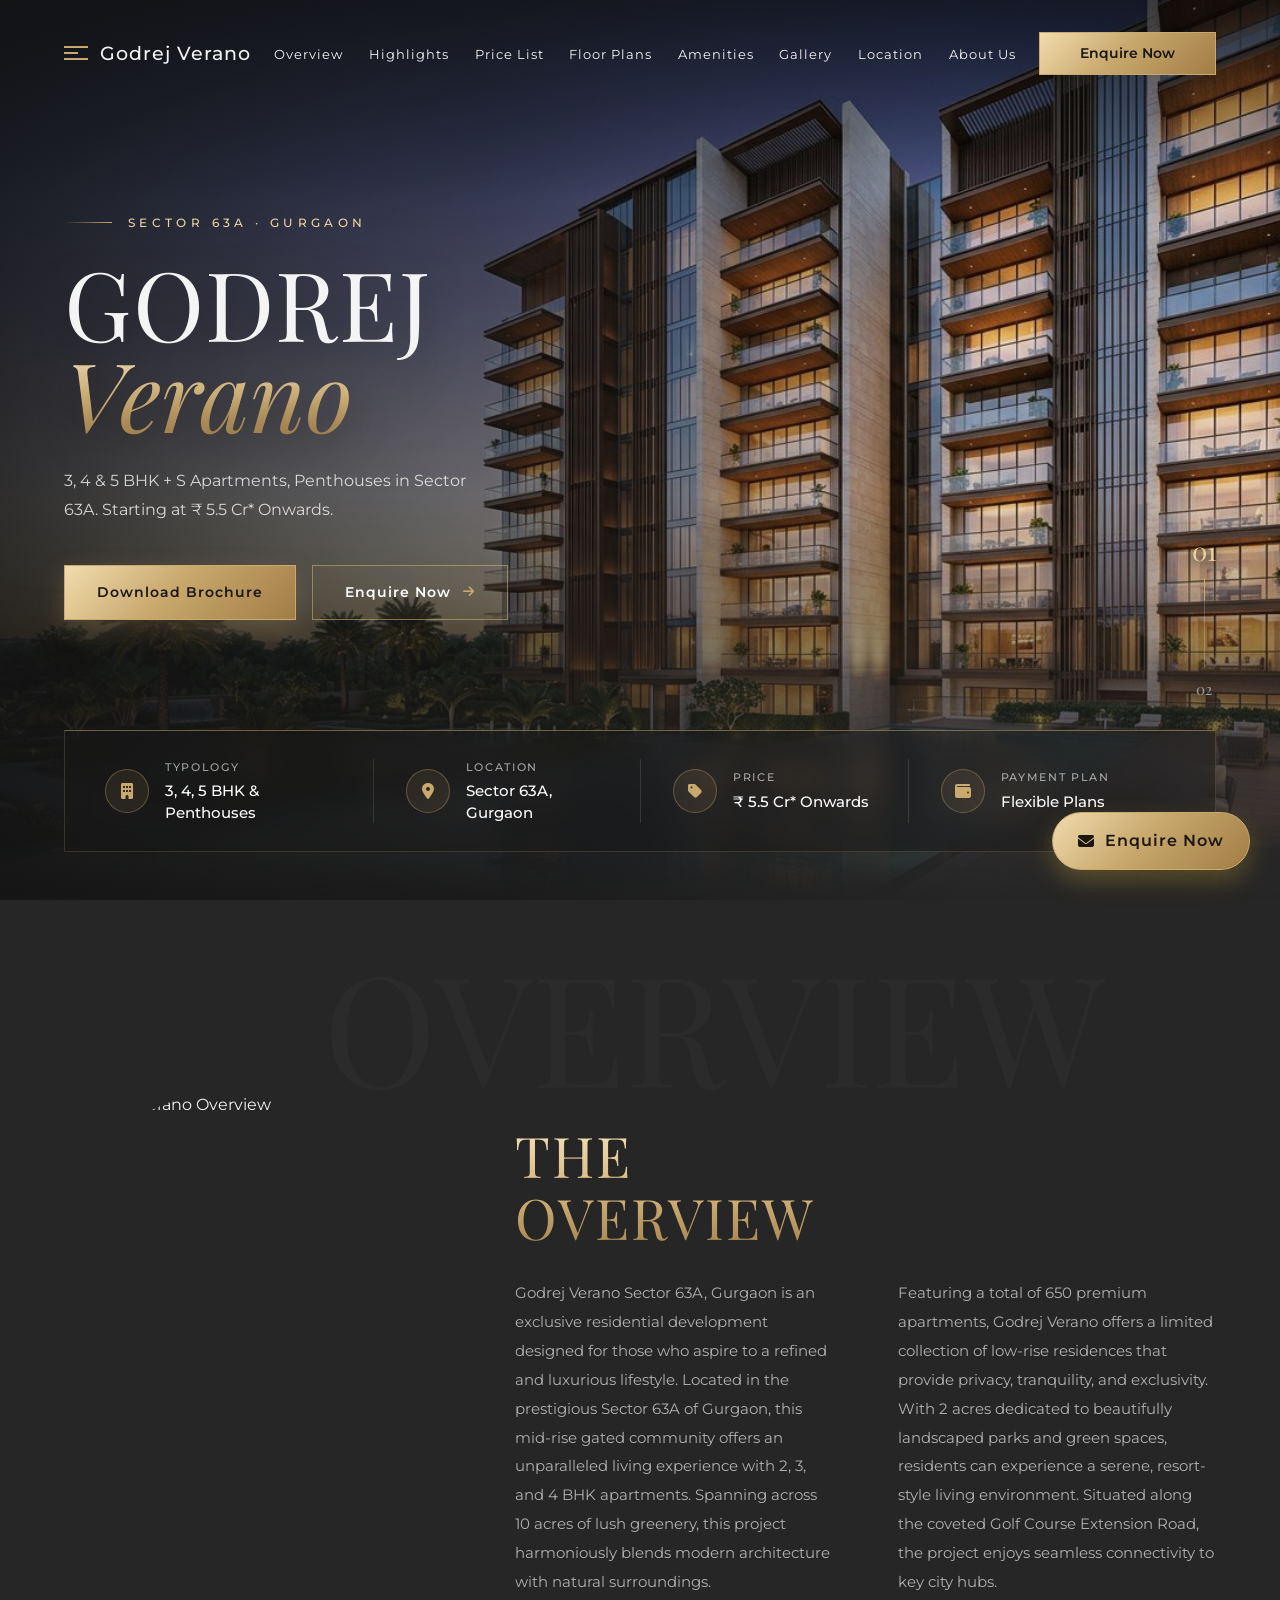
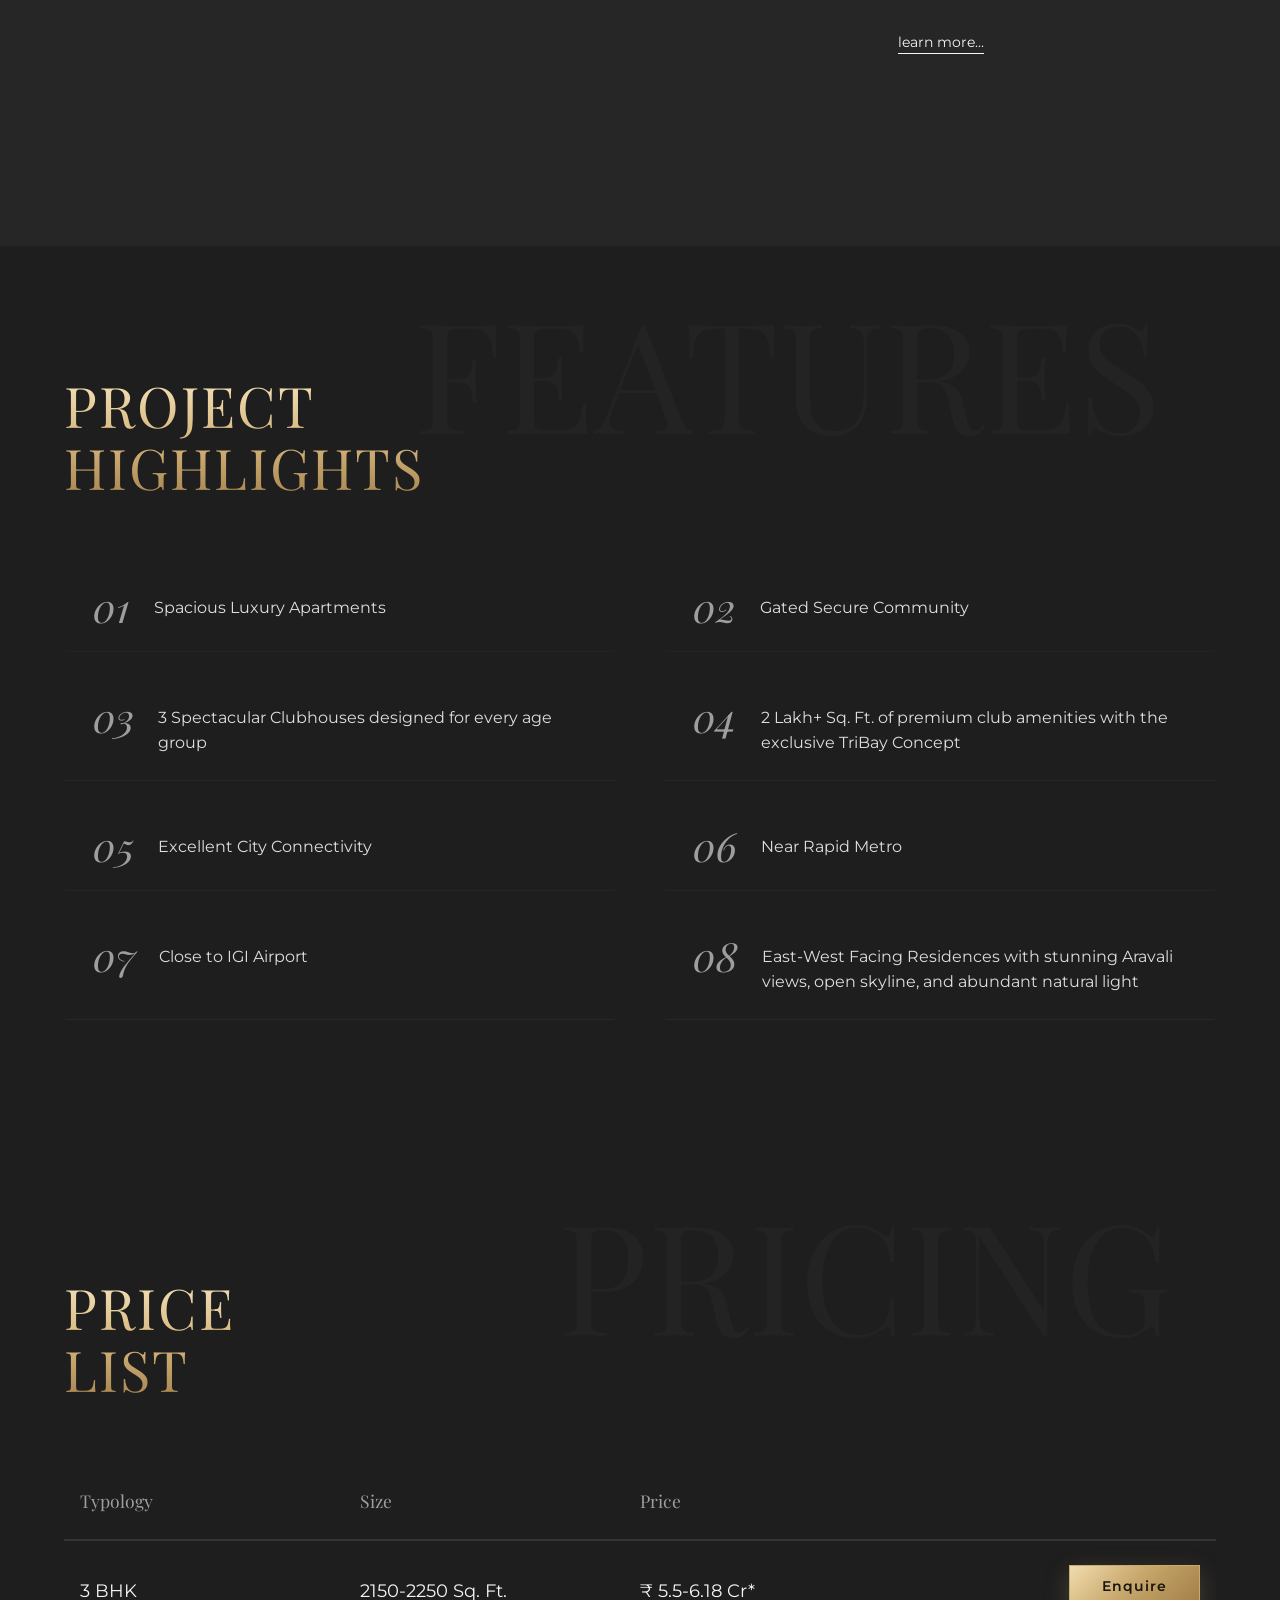
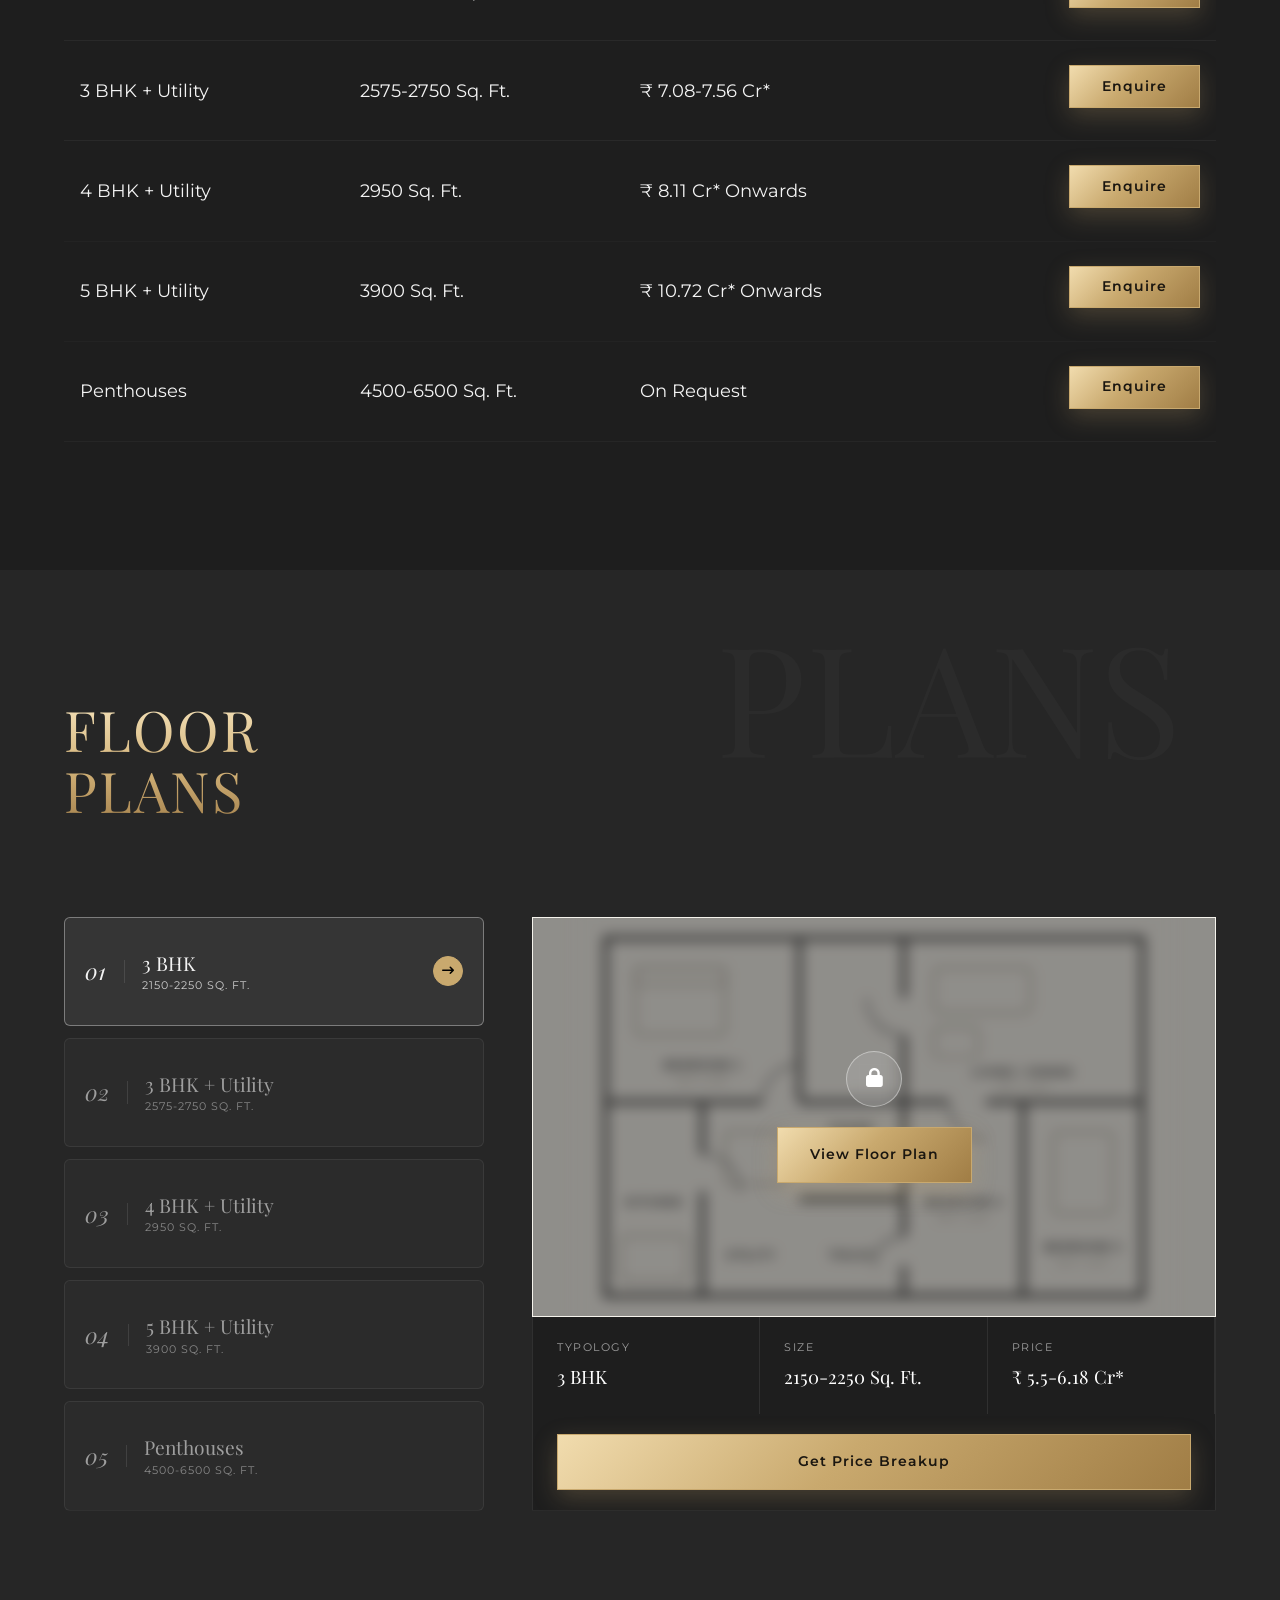
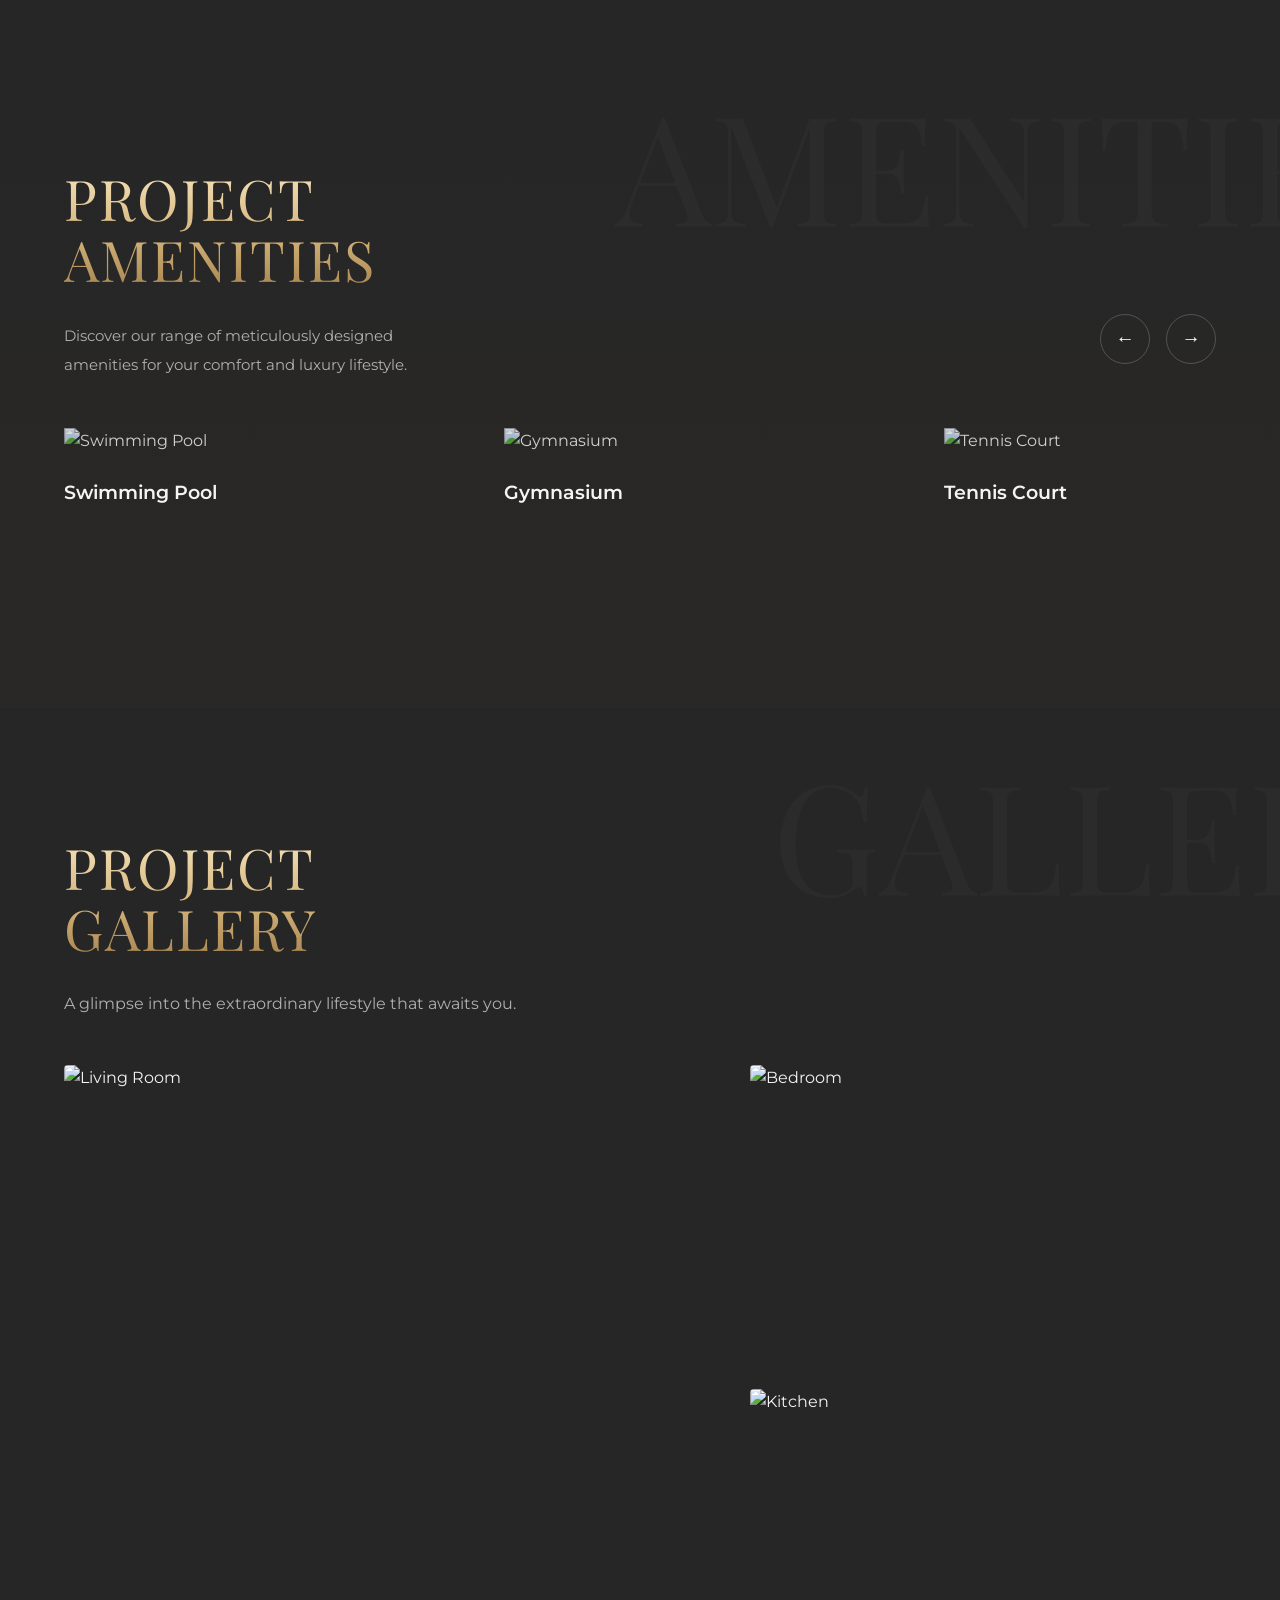
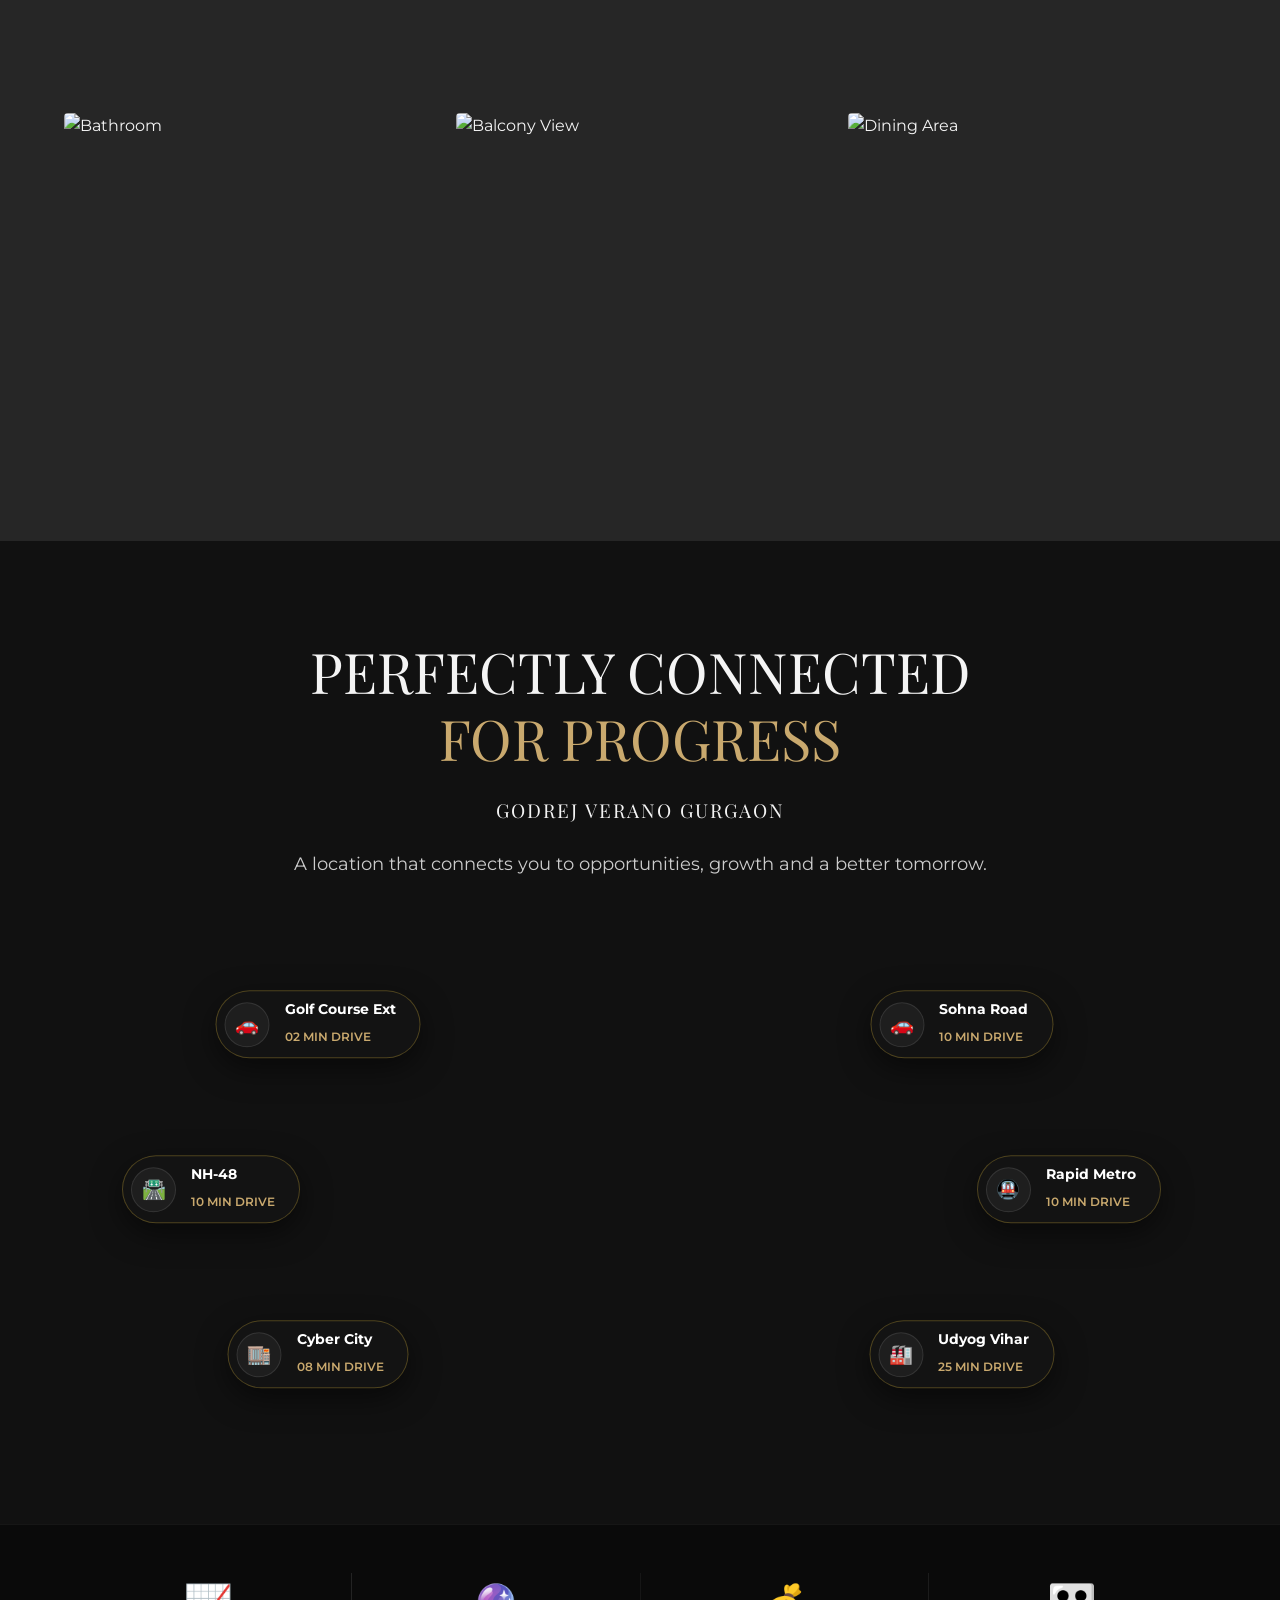
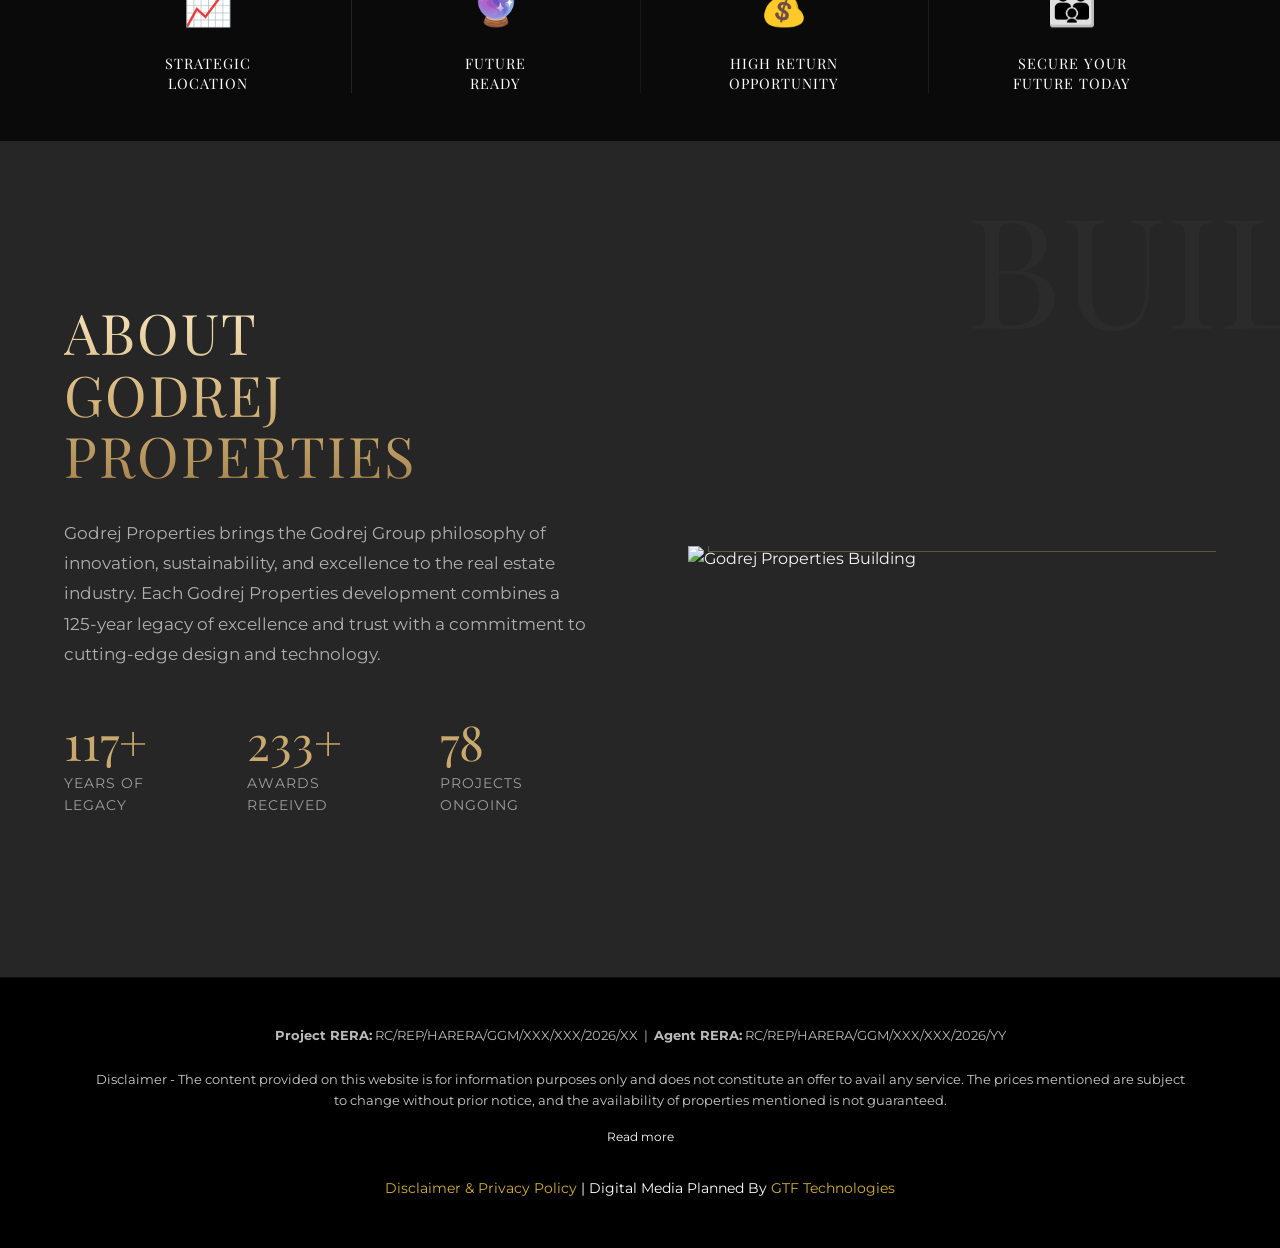
==== commit b440f5db: "Redesign hero, add gold luxury theme and site-wide animations - Full-width hero slider with gradient" ====
--- a/index.html
+++ b/index.html
@@ -29,7 +29,7 @@
                 <li><a href="#gallery">Gallery</a></li>
                 <li><a href="#location">Location</a></li>
                 <li><a href="#builder">About Us</a></li>
-                <li><a href="#contact">Contact</a></li>
+                <!-- <li><a href="#contact">Contact</a></li> -->
             </ul>
         </nav>
         <div class="header-actions">
@@ -42,51 +42,66 @@
 
     <!-- Hero Section -->
     <section class="hero">
+        <div class="hero-bg">
+            <img src="images/hero-ai-tower.jpg"
+                alt="Godrej Verano luxury residential towers at dusk" class="hero-slide active">
+            <img src="https://images.unsplash.com/photo-1600585154340-be6161a56a0c?auto=format&fit=crop&w=1920&q=80"
+                alt="Godrej Verano luxury residence at dusk" class="hero-slide">
+            <!-- <img src="https://images.unsplash.com/photo-1613977257363-707ba9348227?auto=format&fit=crop&w=1920&q=80"
+                alt="Godrej Verano contemporary villa with private pool" class="hero-slide">
+            <img src="https://images.unsplash.com/photo-1542314831-068cd1dbfeeb?auto=format&fit=crop&w=1920&q=80"
+                alt="Godrej Verano resort-style pool at night" class="hero-slide"> -->
+            <div class="hero-overlay"></div>
+        </div>
+
         <div class="hero-content">
             <div class="hero-text-area">
-                <span class="subtitle">Gurgaon</span>
-                <h1 class="hero-title">GODREJ VERANO</h1>
+                <span class="subtitle">Sector 63A &middot; Gurgaon</span>
+                <h1 class="hero-title">Godrej <em>Verano</em></h1>
                 <p>3, 4 & 5 BHK + S Apartments, Penthouses in Sector 63A. Starting at ₹ 5.5 Cr* Onwards.</p>
-                <a href="#" class="btn-primary">Download Brochure</a>
-            </div>
-            <div class="hero-image-area">
-                <div class="hero-slider-container">
-                    <img src="https://www.constructionweekonline.in/cloud/2023/04/09/A-3-scaled.jpg"
-                        alt="Godrej Verano 1" class="hero-slide active">
-                    <img src="https://images.pexels.com/photos/9253338/pexels-photo-9253338.jpeg?cs=srgb&dl=pexels-mindaugasskrupskelis-9253338.jpg&fm=jpg"
-                        alt="Godrej Verano 2" class="hero-slide">
-                    <img src="https://theacademic.com/wp-content/uploads/2024/03/207_article_pic.png"
-                        alt="Godrej Verano 3" class="hero-slide">
-                </div>
-                <div class="hero-slider-info">
-                    <div class="slider-controls">
-                        <span class="current">01</span><span class="total">/03</span>
-                        <div class="progress-bar">
-                            <div class="progress" style="width: 33%;"></div>
-                        </div>
-                    </div>
-                    <div class="slider-features">
-                        <div class="feature">
-                            <div class="feature-icon"><i class="fa-solid fa-building"></i></div>
-                            <div>
-                                <h4>Typology</h4>
-                                <p>3, 4, 5 BHK & Penthouses</p>
-                            </div>
-                        </div>
-                        <div class="feature">
-                            <div class="feature-icon"><i class="fa-solid fa-location-dot"></i></div>
-                            <div>
-                                <h4>Location</h4>
-                                <p>Sector 63A, Gurgaon</p>
-                            </div>
-                        </div>
-                        <div class="feature">
-                            <div class="feature-icon"><i class="fa-solid fa-tag"></i></div>
-                            <div>
-                                <h4>Price</h4>
-                                <p>₹ 5.5 Cr* Onwards</p>
-                            </div>
-                        </div>
+                <div class="hero-actions">
+                    <a href="#" class="btn-primary">Download Brochure</a>
+                    <a href="#" class="btn-ghost">Enquire Now <i class="fa-solid fa-arrow-right"></i></a>
+                </div>
+            </div>
+
+            <div class="slider-controls">
+                <span class="current">01</span>
+                <div class="progress-bar">
+                    <div class="progress" style="height: 25%;"></div>
+                </div>
+                <span class="total">02</span>
+            </div>
+        </div>
+
+        <div class="hero-slider-info">
+            <div class="slider-features">
+                <div class="feature">
+                    <div class="feature-icon"><i class="fa-solid fa-building"></i></div>
+                    <div>
+                        <h4>Typology</h4>
+                        <p>3, 4, 5 BHK & Penthouses</p>
+                    </div>
+                </div>
+                <div class="feature">
+                    <div class="feature-icon"><i class="fa-solid fa-location-dot"></i></div>
+                    <div>
+                        <h4>Location</h4>
+                        <p>Sector 63A, Gurgaon</p>
+                    </div>
+                </div>
+                <div class="feature">
+                    <div class="feature-icon"><i class="fa-solid fa-tag"></i></div>
+                    <div>
+                        <h4>Price</h4>
+                        <p>₹ 5.5 Cr* Onwards</p>
+                    </div>
+                </div>
+                <div class="feature">
+                    <div class="feature-icon"><i class="fa-solid fa-wallet"></i></div>
+                    <div>
+                        <h4>Payment Plan</h4>
+                        <p>Flexible Plans</p>
                     </div>
                 </div>
             </div>
@@ -879,8 +894,8 @@
 
             // Hero Image Slider Logic
             const heroSlides = document.querySelectorAll('.hero-slide');
-            const heroCurrentSpan = document.querySelector('.hero-slider-info .current');
-            const heroProgressBar = document.querySelector('.hero-slider-info .progress');
+            const heroCurrentSpan = document.querySelector('.slider-controls .current');
+            const heroProgressBar = document.querySelector('.slider-controls .progress');
             if (heroSlides.length > 0) {
                 let currentSlide = 0;
                 setInterval(() => {
@@ -892,14 +907,14 @@
                         heroCurrentSpan.textContent = '0' + (currentSlide + 1);
                     }
                     if (heroProgressBar) {
-                        heroProgressBar.style.width = ((currentSlide + 1) / heroSlides.length * 100) + '%';
+                        heroProgressBar.style.height = ((currentSlide + 1) / heroSlides.length * 100) + '%';
                     }
                 }, 4000);
             }
 
             // Modal Logic
             const modal = document.getElementById("enquiryModal");
-            const btns = document.querySelectorAll(".btn-primary, .btn-login, .action-enquire");
+            const btns = document.querySelectorAll(".btn-primary, .btn-ghost, .btn-login, .action-enquire");
             const span = document.querySelector(".close-modal");
 
             if (modal && span) {
@@ -935,6 +950,113 @@
             }
         }
     </script>
+    <!-- Luxury motion: scroll reveals, counters, scroll progress, background drift -->
+    <script>
+        (function () {
+            var reduceMotion = window.matchMedia('(prefers-reduced-motion: reduce)').matches;
+
+            // gold progress line at the top of the page
+            var progress = document.createElement('div');
+            progress.className = 'scroll-progress';
+            document.body.appendChild(progress);
+
+            // [selector, reveal variant, stagger step in seconds]
+            var groups = [
+                ['.section-title', '', 0],
+                ['.about-image', 'reveal-mask', 0],
+                ['.about-col', '', 0.15],
+                ['.highlight-item', '', 0.08],
+                ['.price-row', '', 0.07],
+                ['.fp-tabs, .fp-tab-list', 'reveal-left', 0],
+                ['.fp-panels, .fp-content', 'reveal-right', 0],
+                ['.portfolio-item', 'reveal-zoom', 0.1],
+                ['.gallery-item', 'reveal-zoom', 0.08],
+                ['.feature-item', '', 0.1],
+                ['.builder-text-area p', '', 0.1],
+                ['.stat-item', '', 0.12],
+                ['.builder-image', 'reveal-right', 0],
+                ['.disclaimer-footer .footer-content-wrap', '', 0]
+            ];
+
+            var targets = [];
+            groups.forEach(function (g) {
+                var els = document.querySelectorAll(g[0]);
+                els.forEach(function (el, i) {
+                    if (el.closest('.hero')) return;
+                    el.classList.add('reveal');
+                    if (g[1]) el.classList.add(g[1]);
+                    // restart the stagger every 4 items so long lists don't lag
+                    if (g[2]) el.style.setProperty('--d', ((i % 4) * g[2]).toFixed(2) + 's');
+                    targets.push(el);
+                });
+            });
+
+            function countUp(el) {
+                var raw = el.textContent.trim();
+                var match = raw.match(/^(\d+)(.*)$/);
+                if (!match || reduceMotion) return;
+                var end = parseInt(match[1], 10), suffix = match[2], start = null, dur = 1800;
+                function step(ts) {
+                    if (!start) start = ts;
+                    var p = Math.min((ts - start) / dur, 1);
+                    var eased = 1 - Math.pow(1 - p, 3);
+                    el.textContent = Math.round(end * eased) + suffix;
+                    if (p < 1) requestAnimationFrame(step);
+                }
+                el.textContent = '0' + suffix;
+                requestAnimationFrame(step);
+            }
+
+            function show(el) {
+                el.classList.add('is-visible');
+                var num = el.querySelector('.stat-number');
+                if (num) countUp(num);
+            }
+
+            if ('IntersectionObserver' in window && !reduceMotion) {
+                // a fully clipped element reports zero visible area, so masked
+                // reveals are triggered by watching their parent instead
+                var watched = new Map();
+                var io = new IntersectionObserver(function (entries) {
+                    entries.forEach(function (entry) {
+                        if (!entry.isIntersecting) return;
+                        (watched.get(entry.target) || []).forEach(show);
+                        watched.delete(entry.target);
+                        io.unobserve(entry.target);
+                    });
+                }, { threshold: 0.15, rootMargin: '0px 0px -40px 0px' });
+                targets.forEach(function (el) {
+                    var masked = el.classList.contains('section-title') || el.classList.contains('reveal-mask');
+                    var watch = masked ? el.parentElement : el;
+                    if (!watched.has(watch)) { watched.set(watch, []); io.observe(watch); }
+                    watched.get(watch).push(el);
+                });
+            } else {
+                targets.forEach(function (el) { el.classList.add('is-visible'); });
+            }
+
+            // scroll progress + slow drift of the faint background words
+            var bgTexts = document.querySelectorAll('.bg-text');
+            var ticking = false;
+            function onScroll() {
+                var doc = document.documentElement;
+                var max = doc.scrollHeight - window.innerHeight;
+                progress.style.transform = 'scaleX(' + (max > 0 ? window.scrollY / max : 0) + ')';
+                if (!reduceMotion) {
+                    bgTexts.forEach(function (t) {
+                        var r = t.parentElement.getBoundingClientRect();
+                        var offset = (r.top + r.height / 2 - window.innerHeight / 2) * 0.08;
+                        t.style.setProperty('--drift', offset.toFixed(1) + 'px');
+                    });
+                }
+                ticking = false;
+            }
+            window.addEventListener('scroll', function () {
+                if (!ticking) { requestAnimationFrame(onScroll); ticking = true; }
+            }, { passive: true });
+            onScroll();
+        })();
+    </script>
 </body>
 
 </html>
--- a/css/style.css
+++ b/css/style.css
@@ -5,7 +5,12 @@
     --bg-darker: #1e1e1e;
     --text-color: #f4f4f4;
     --text-muted: #9e9e9e;
-    --accent-color: #ffffff;
+    --accent-color: #c9a96e;
+    --accent-light: #ead3a2;
+    --accent-dark: #a07d45;
+    --gold-gradient: linear-gradient(135deg, #f1dcae 0%, #c9a96e 45%, #a07d45 100%);
+    --gold-text: linear-gradient(180deg, #f6e4bd 0%, #d4b47a 55%, #a88550 100%);
+    --on-accent: #1a1610;
     --font-heading: 'Playfair Display', serif;
     --font-body: 'Montserrat', sans-serif;
 }
@@ -59,6 +64,11 @@
 }
 
 .section-title {
+    background: var(--gold-text);
+    -webkit-background-clip: text;
+    background-clip: text;
+    -webkit-text-fill-color: transparent;
+    color: var(--accent-color);
     font-size: 3.5rem;
     letter-spacing: 2px;
     margin-bottom: 2rem;
@@ -83,27 +93,25 @@
     text-align: center;
 }
 
-.hero-title {
-    font-size: 5.5vw;
-}
-
 /* Buttons */
 .btn-primary {
     display: inline-block;
-    background-color: var(--accent-color);
-    color: #000;
-    padding: rem 2rem;
+    background: var(--gold-gradient);
+    color: var(--on-accent);
+    padding: 1rem 2rem;
     font-size: 0.85rem;
     font-weight: 600;
     font-family: var(--font-body);
     letter-spacing: 1px;
     border: 1px solid var(--accent-color);
+    box-shadow: 0 8px 24px rgba(201, 169, 110, 0.25);
     transition: all 0.3s ease;
 }
 
 .btn-primary:hover {
-    background-color: transparent;
-    color: var(--accent-color);
+    background: transparent;
+    color: var(--accent-light);
+    box-shadow: none;
 }
 
 /* Header */
@@ -121,6 +129,7 @@
 }
 
 header.scrolled {
+    border-bottom: 1px solid rgba(201, 169, 110, 0.18);
     background: rgba(10, 10, 10, 0.95);
     backdrop-filter: blur(10px);
     box-shadow: 0 4px 30px rgba(0, 0, 0, 0.1);
@@ -166,7 +175,7 @@
 }
 
 nav a:hover {
-    color: var(--text-muted);
+    color: var(--accent-light);
 }
 
 .header-actions {
@@ -184,206 +193,293 @@
 }
 
 .btn-login {
-    background-color: var(--accent-color);
-    color: #000;
+    background: var(--gold-gradient);
+    color: var(--on-accent);
     padding: 0.6rem 2.5rem;
     font-size: 0.85rem;
     font-weight: 600;
+    border: 1px solid var(--accent-color);
     transition: all 0.3s ease;
 }
 
 .btn-login:hover {
-    background-color: transparent;
-    color: var(--accent-color);
-    border: 1px solid var(--accent-color);
-}
-
-/* Hero Section */
+    background: transparent;
+    color: var(--accent-light);
+}
+
+/* Hero Section: full-width image with overlaid content */
 .hero {
+    position: relative;
     height: 100vh;
-    position: relative;
-    padding-left: 5%;
-    overflow-x: hidden;
-}
-
-.hero-content {
-    display: flex;
+    min-height: 680px;
+    display: flex;
+    flex-direction: column;
+    overflow: hidden;
+    isolation: isolate;
+}
+
+.hero-bg {
+    position: absolute;
+    inset: 0;
+    z-index: -1;
+    background-color: var(--bg-darker);
+}
+
+.hero-slide {
+    position: absolute;
+    inset: 0;
     width: 100%;
     height: 100%;
-    position: relative;
+    object-fit: cover;
+    opacity: 0;
+    transform: scale(1.12);
+    transition: opacity 1.5s ease-in-out, transform 6s ease-out;
+}
+
+.hero-slide.active {
+    opacity: 1;
+    transform: scale(1);
+}
+
+/* dark on the left for the copy, dark top for the header, fade into the page at the bottom */
+.hero-overlay {
+    position: absolute;
+    inset: 0;
+    background:
+        linear-gradient(90deg, rgba(18, 18, 18, 0.85) 0%, rgba(18, 18, 18, 0.55) 38%, rgba(18, 18, 18, 0.05) 75%),
+        linear-gradient(180deg, rgba(10, 10, 10, 0.65) 0%, rgba(10, 10, 10, 0) 22%, rgba(10, 10, 10, 0) 55%, var(--bg-color) 100%);
+}
+
+.hero-content {
+    flex: 1;
+    display: flex;
+    align-items: center;
+    position: relative;
+    padding: 8rem 5% 2rem;
 }
 
 .hero-text-area {
-    width: 45%;
-    padding-top: 30vh;
-    position: relative;
-    z-index: 2;
-}
-
-.hero-text-area::before {
-    content: "VERANO";
+    max-width: 640px;
+    position: relative;
+}
+
+.hero-text-area > * {
+    opacity: 0;
+    animation: heroFadeUp 1s cubic-bezier(0.22, 1, 0.36, 1) forwards;
+}
+
+.hero-text-area > :nth-child(2) { animation-delay: 0.15s; }
+.hero-text-area > :nth-child(3) { animation-delay: 0.3s; }
+.hero-text-area > :nth-child(4) { animation-delay: 0.45s; }
+
+@keyframes heroFadeUp {
+    from {
+        opacity: 0;
+        transform: translateY(30px);
+    }
+
+    to {
+        opacity: 1;
+        transform: translateY(0);
+    }
+}
+
+.subtitle {
+    display: inline-flex;
+    align-items: center;
+    gap: 1rem;
+    font-family: var(--font-body);
+    font-size: 0.78rem;
+    font-weight: 500;
+    letter-spacing: 0.35em;
+    text-transform: uppercase;
+    color: var(--accent-light);
+    margin-bottom: 1.5rem;
+}
+
+.subtitle::before {
+    content: "";
+    width: 48px;
+    height: 1px;
+    background: linear-gradient(90deg, transparent, var(--accent-color));
+}
+
+.hero .hero-title {
+    font-size: clamp(3.2rem, 7.5vw, 7.5rem);
+    line-height: 0.95;
+    letter-spacing: 2px;
+    text-transform: uppercase;
+    margin-bottom: 1.75rem;
+    text-shadow: 0 10px 40px rgba(0, 0, 0, 0.35);
+}
+
+.hero-title em {
+    display: block;
+    font-style: italic;
+    font-weight: 400;
+    text-transform: none;
+    letter-spacing: 0;
+    padding-right: 0.1em;
+    background: var(--gold-text);
+    -webkit-background-clip: text;
+    background-clip: text;
+    -webkit-text-fill-color: transparent;
+    color: var(--accent-color);
+}
+
+.hero-text-area p {
+    font-size: 1rem;
+    color: rgba(255, 255, 255, 0.78);
+    max-width: 420px;
+    margin-bottom: 2.5rem;
+    line-height: 1.8;
+}
+
+.hero-actions {
+    display: flex;
+    flex-wrap: wrap;
+    gap: 1rem;
+}
+
+.btn-ghost {
+    display: inline-flex;
+    align-items: center;
+    gap: 0.75rem;
+    padding: 1rem 2rem;
+    font-size: 0.85rem;
+    font-weight: 600;
+    letter-spacing: 1px;
+    color: #fff;
+    border: 1px solid rgba(201, 169, 110, 0.6);
+    background: rgba(201, 169, 110, 0.06);
+    backdrop-filter: blur(6px);
+    -webkit-backdrop-filter: blur(6px);
+    transition: all 0.3s ease;
+}
+
+.btn-ghost i {
+    font-size: 0.8rem;
+    transition: transform 0.3s ease;
+}
+
+.btn-ghost i {
+    color: var(--accent-color);
+}
+
+.btn-ghost:hover {
+    background: var(--gold-gradient);
+    border-color: var(--accent-color);
+    color: var(--on-accent);
+}
+
+.btn-ghost:hover i {
+    color: var(--on-accent);
+}
+
+.btn-ghost:hover i {
+    transform: translateX(4px);
+}
+
+/* vertical slide counter on the right edge of the image */
+.slider-controls {
     position: absolute;
-    top: 10vh;
-    left: -5%;
+    right: 5%;
+    bottom: 2rem;
+    display: flex;
+    flex-direction: column;
+    align-items: center;
+    gap: 0.9rem;
     font-family: var(--font-heading);
-    font-size: 10vw;
-    color: rgba(255, 255, 255, 0.02);
-    z-index: -1;
+    text-shadow: 0 2px 12px rgba(0, 0, 0, 0.6);
+    filter: drop-shadow(0 0 6px rgba(0, 0, 0, 0.45));
+    opacity: 0;
+    animation: heroFadeUp 1s cubic-bezier(0.22, 1, 0.36, 1) 0.6s forwards;
+}
+
+.current {
+    font-size: 1.6rem;
     line-height: 1;
-}
-
-.subtitle {
-    font-family: var(--font-heading);
-    font-size: 2.2rem;
-    display: block;
-    margin-bottom: -1rem;
-    font-style: normal;
-}
-
-.hero-text-area h1 {
-    font-size: 6vw;
-    letter-spacing: 1px;
-    margin-bottom: 2rem;
-    text-transform: uppercase;
-}
-
-.hero-text-area p {
-    font-size: 0.9rem;
+    color: var(--accent-light);
+}
+
+.total {
     color: var(--text-muted);
-    max-width: 320px;
-    margin-bottom: 3rem;
-    line-height: 1.8;
-}
-
-.social-icons {
-    margin-top: 5rem;
-    display: flex;
-    gap: 2rem;
-}
-
-.social-icons a {
-    color: var(--text-muted);
-    font-size: 1.1rem;
-    transition: color 0.3s;
-}
-
-.social-icons a:hover {
-    color: var(--accent-color);
-}
-
-.hero-image-area {
-    width: 60%;
-    height: 100vh;
-    position: absolute;
-    right: 0;
-    top: 0;
-    z-index: 1;
-}
-
-.hero-slider-container {
-    width: 100%;
-    height: 100%;
-    position: relative;
-    overflow: hidden;
-}
-
-.hero-slide {
+    font-size: 0.95rem;
+    line-height: 1;
+}
+
+.progress-bar {
+    width: 1px;
+    height: 90px;
+    background-color: rgba(255, 255, 255, 0.2);
+    position: relative;
+}
+
+.progress {
     position: absolute;
     top: 0;
     left: 0;
     width: 100%;
-    height: 100%;
-    object-fit: cover;
+    background-color: var(--accent-color);
+    transition: height 0.5s ease-in-out;
+}
+
+/* glass info bar across the bottom of the image */
+.hero-slider-info {
+    position: relative;
+    display: flex;
+    align-items: center;
+    margin: 0 5% 3rem;
+    padding: 1.75rem 2.5rem;
+    background: rgba(24, 24, 24, 0.45);
+    backdrop-filter: blur(14px);
+    -webkit-backdrop-filter: blur(14px);
+    border: 1px solid rgba(201, 169, 110, 0.2);
+    border-top-color: rgba(201, 169, 110, 0.5);
     opacity: 0;
-    transition: opacity 1.5s ease-in-out;
-}
-
-.hero-slide.active {
-    opacity: 1;
-}
-
-.hero-slider-info {
-    position: absolute;
-    bottom: 12vh;
-    left: -10%;
-    width: 100%;
-    background: rgba(38, 38, 38, 0.85);
-    backdrop-filter: blur(8px);
-    display: flex;
-    padding: 2.5rem 3rem;
+    animation: heroFadeUp 1s cubic-bezier(0.22, 1, 0.36, 1) 0.6s forwards;
+}
+
+.slider-features {
+    flex: 1;
+    display: grid;
+    grid-template-columns: repeat(4, 1fr);
+}
+
+.feature {
+    display: flex;
     align-items: center;
-}
-
-.slider-controls {
-    display: flex;
-    align-items: center;
-    gap: 1.5rem;
-    width: 30%;
-    font-family: var(--font-heading);
-    font-size: 1.5rem;
-}
-
-.current {
-    font-size: 1.8rem;
-}
-
-.total {
-    color: var(--text-muted);
+    gap: 1rem;
+    padding: 0 2rem;
+    border-left: 1px solid rgba(255, 255, 255, 0.12);
+}
+
+.feature:first-child {
+    border-left: none;
+    padding-left: 0;
+}
+
+.feature-icon {
     font-size: 1rem;
-}
-
-.progress-bar {
-    width: 80px;
-    height: 1px;
-    background-color: rgba(255, 255, 255, 0.2);
-    position: relative;
-}
-
-.progress {
-    position: absolute;
-    top: 0;
-    left: 0;
-    height: 100%;
-    background-color: var(--accent-color);
-    transition: width 0.5s ease-in-out;
-}
-
-.slider-features {
-    display: flex;
-    width: 70%;
-    gap: 2rem;
-    padding-left: 2rem;
-    border-left: 1px solid rgba(255, 255, 255, 0.1);
-}
-
-.feature {
-    flex: 1;
-    display: flex;
-    align-items: flex-start;
-    gap: 1rem;
-}
-
-.feature-icon {
-    font-size: 1.2rem;
     color: var(--accent-color);
-    background: rgba(255, 255, 255, 0.05);
-    width: 35px;
-    height: 35px;
+    background: rgba(201, 169, 110, 0.1);
+    width: 44px;
+    height: 44px;
     display: flex;
     align-items: center;
     justify-content: center;
     border-radius: 50%;
-    border: 1px solid rgba(255, 255, 255, 0.1);
+    border: 1px solid rgba(201, 169, 110, 0.35);
     flex-shrink: 0;
 }
 
 .feature h4 {
     font-family: var(--font-body);
-    font-size: 0.75rem;
-    color: var(--text-muted);
+    font-size: 0.7rem;
+    color: rgba(255, 255, 255, 0.6);
     font-weight: 500;
-    margin-bottom: 0.3rem;
-    letter-spacing: 1px;
+    margin-bottom: 0.25rem;
+    letter-spacing: 0.15em;
     text-transform: uppercase;
 }
 
@@ -393,6 +489,7 @@
     line-height: 1.4;
     font-weight: 500;
 }
+
 
 /* About Us Section */
 .about {
@@ -1183,8 +1280,8 @@
 
 .btn-submit {
     width: 100%;
-    background-color: var(--accent-color);
-    color: #000;
+    background: var(--gold-gradient);
+    color: var(--on-accent);
     padding: 14px;
     font-size: 1rem;
     font-weight: 600;
@@ -1214,8 +1311,8 @@
     position: fixed;
     bottom: 30px;
     right: 30px;
-    background-color: var(--accent-color);
-    color: #000;
+    background: var(--gold-gradient);
+    color: var(--on-accent);
     padding: 15px 25px;
     border-radius: 50px;
     font-family: var(--font-body);
@@ -1308,50 +1405,6 @@
         font-size: 1.5rem;
     }
 
-    .hero {
-        height: auto;
-        min-height: 100vh;
-        padding-bottom: 3rem;
-        padding-left: 0;
-    }
-
-    .hero-content {
-        flex-direction: column;
-    }
-
-    .hero-text-area {
-        width: 100%;
-        padding-top: 2rem;
-        padding-bottom: 2rem;
-        padding-left: 5%;
-        order: 3;
-    }
-
-    .hero-image-area {
-        display: contents;
-    }
-
-    .hero-slider-container {
-        width: 100%;
-        height: 60vh;
-        flex: 0 0 60vh;
-        position: relative;
-        order: 1;
-    }
-
-    .hero-slider-info {
-        display: contents;
-    }
-
-    .slider-controls {
-        order: 2;
-        position: relative;
-        margin-top: -60px;
-        z-index: 10;
-        width: 100%;
-        padding: 0 5%;
-    }
-
     header {
         padding: 1.5rem 5%;
     }
@@ -1359,26 +1412,6 @@
     .btn-login {
         padding: 0.6rem 1.2rem;
         font-size: 0.8rem;
-    }
-
-    .slider-features {
-        width: 100%;
-        border-left: none;
-        padding-left: 0;
-        padding-top: 2rem;
-        padding-bottom: 2rem;
-        flex-direction: row;
-        flex-wrap: wrap;
-        justify-content: center;
-        gap: 1.5rem;
-        order: 4;
-        background: rgba(38, 38, 38, 0.85);
-        backdrop-filter: blur(8px);
-        -webkit-backdrop-filter: blur(8px);
-    }
-
-    .slider-controls {
-        width: 100%;
     }
 
     .about-container {
@@ -1577,76 +1610,6 @@
         color: rgba(255, 255, 255, 0.04);
     }
 
-    .hero-text-area::before {
-        font-size: 18vw;
-        top: 0.5rem;
-        left: 0;
-        width: 100%;
-        text-align: center;
-        color: rgba(255, 255, 255, 0.035);
-    }
-
-    .hero-title {
-        font-size: 3rem;
-        /* Fixed size instead of vw for mobile readability */
-        margin-bottom: 1rem;
-    }
-
-    .subtitle {
-        font-size: 1.6rem;
-        margin-bottom: 2px;
-    }
-
-    .hero-text-area h1 {
-        font-size: 9vw;
-        margin-bottom: 1rem;
-    }
-
-    .hero-text-area p {
-        font-size: 0.9rem;
-        margin-bottom: 1.7rem;
-    }
-
-    .hero {
-        height: auto;
-        min-height: 100vh;
-        padding-bottom: 2rem;
-    }
-
-    .hero-content {
-        flex-direction: column;
-    }
-
-    .hero-text-area {
-        padding-top: 1.5rem;
-        padding-right: 5%;
-    }
-
-    .hero-slider-container {
-        height: 50vh;
-        flex: 0 0 50vh;
-    }
-
-    .feature {
-        margin-bottom: 20px;
-        flex-direction: column;
-        align-items: center;
-        text-align: center;
-        gap: 0.5rem;
-        background: #1e1e1e;
-        padding: 12px 0;
-    }
-
-    .slider-features {
-        gap: 1.5rem;
-        display: block;
-        padding: 1rem 0;
-    }
-
-    .feature-icon {
-        margin: 0 auto;
-    }
-
     /* Consistent section spacing on mobile */
     .about,
     .highlights,
@@ -1794,7 +1757,7 @@
     }
 
     .loc-bottom-features {
-        flex-direction: column;
+        flex-direction: row;
         align-items: center;
         text-align: center;
         gap: 2rem;
@@ -1833,6 +1796,7 @@
                 height: 335px;
         border-radius: 0;
     }
+
     .carousel-item {
         flex: 0 0 85%;
     }
@@ -1914,8 +1878,8 @@
     }
 
     .action-enquire {
-        background: var(--accent-color);
-        color: #000;
+        background: var(--gold-gradient);
+        color: var(--on-accent);
     }
 
     .action-enquire i {
@@ -2472,3 +2436,557 @@
         margin: auto 1.75rem 1.75rem;
     }
 }
+
+/* Hero: tablet & mobile */
+@media (max-width: 1024px) {
+    .hero {
+        height: auto;
+        min-height: 100vh;
+        min-height: 100svh;
+    }
+
+    .hero-content {
+        padding: 9rem 5% 3rem;
+        align-items: flex-end;
+    }
+
+    .hero-overlay {
+        background:
+            linear-gradient(180deg, rgba(10, 10, 10, 0.75) 0%, rgba(10, 10, 10, 0.4) 25%, rgba(18, 18, 18, 0.82) 55%, var(--bg-color) 100%);
+    }
+
+    /* counter moves to the top-right so it never sits over the copy */
+    .slider-controls {
+        top: 8.5rem;
+        bottom: auto;
+    }
+
+    .hero-slider-info {
+        padding: 1.5rem;
+        margin-bottom: 2rem;
+    }
+
+    .slider-features {
+        grid-template-columns: repeat(2, 1fr);
+        row-gap: 1.25rem;
+    }
+
+    .feature,
+    .feature:first-child {
+        padding: 0 1.25rem;
+    }
+
+    .feature:nth-child(odd) {
+        border-left: none;
+        padding-left: 0;
+    }
+}
+
+@media (max-width: 768px) {
+    .hero-content {
+        padding: 8rem 5% 2rem;
+    }
+
+    .subtitle {
+        font-size: 0.7rem;
+        letter-spacing: 0.25em;
+        margin-bottom: 1rem;
+    }
+
+    .subtitle::before {
+        width: 32px;
+    }
+
+    .hero .hero-title {
+        font-size: clamp(2.6rem, 12vw, 4rem);
+        margin-bottom: 1.25rem;
+    }
+
+    .hero-text-area p {
+        font-size: 0.9rem;
+        margin-bottom: 1.75rem;
+    }
+
+    .hero-actions .btn-primary,
+    .hero-actions .btn-ghost {
+        flex: 1 1 auto;
+        justify-content: center;
+        text-align: center;
+        padding: 0.9rem 1.25rem;
+    }
+
+    .slider-controls {
+        top: 6.5rem;
+        gap: 0.6rem;
+    }
+
+    .progress-bar {
+        height: 60px;
+    }
+
+    .hero-slider-info {
+        padding: 1.25rem;
+    }
+
+    .feature,
+    .feature:first-child {
+        flex-direction: column;
+        align-items: flex-start;
+        gap: 0.6rem;
+        padding: 0 0.9rem;
+    }
+
+    .feature:nth-child(odd) {
+        padding-left: 0;
+    }
+
+    .feature p {
+        font-size: 0.85rem;
+    }
+
+    .feature-icon {
+        width: 38px;
+        height: 38px;
+    }
+
+    .current {
+        font-size: 1.3rem;
+    }
+}
+
+@media (prefers-reduced-motion: reduce) {
+    .hero-slide,
+    .hero-slide.active {
+        transform: none;
+    }
+
+    .hero-text-area > *,
+    .hero-slider-info,
+    .slider-controls {
+        opacity: 1;
+        animation: none;
+    }
+}
+
+/* ==========================================================
+   Luxury motion: scroll reveals, hover states, micro-interactions
+   ========================================================== */
+
+:root {
+    --ease-lux: cubic-bezier(0.22, 1, 0.36, 1);
+}
+
+/* gold scroll-progress line at the very top */
+.scroll-progress {
+    position: fixed;
+    top: 0;
+    left: 0;
+    height: 2px;
+    width: 100%;
+    background: var(--gold-gradient);
+    transform-origin: 0 50%;
+    transform: scaleX(0);
+    z-index: 1100;
+    pointer-events: none;
+    box-shadow: 0 0 10px rgba(201, 169, 110, 0.6);
+}
+
+/* ---- Scroll reveal (classes are added by JS, so content stays visible without it) ---- */
+.reveal {
+    opacity: 0;
+    translate: 0 40px;
+    transition:
+        opacity 1s var(--ease-lux) var(--d, 0s),
+        translate 1s var(--ease-lux) var(--d, 0s),
+        scale 1.2s var(--ease-lux) var(--d, 0s),
+        clip-path 1.2s var(--ease-lux) var(--d, 0s);
+}
+
+.reveal-left {
+    translate: -50px 0;
+}
+
+.reveal-right {
+    translate: 50px 0;
+}
+
+.reveal-zoom {
+    translate: 0 0;
+    scale: 0.92;
+}
+
+/* image curtain: unveils from bottom to top */
+.reveal-mask {
+    translate: 0 0;
+    clip-path: inset(100% 0 0 0);
+}
+
+.reveal.is-visible {
+    opacity: 1;
+    translate: 0 0;
+    scale: 1;
+    clip-path: inset(0 0 0 0);
+}
+
+/* section titles rise out of a mask */
+.section-title.reveal {
+    translate: 0 0;
+    clip-path: inset(0 0 100% 0);
+    opacity: 1;
+}
+
+.section-title.reveal.is-visible {
+    clip-path: inset(0 0 -10% 0);
+}
+
+/* faint background words drift slowly with scroll (offset set by JS) */
+.bg-text {
+    translate: var(--drift, 0) 0;
+    transition: translate 0.2s linear;
+}
+
+/* ---- Header nav: gold underline grows on hover ---- */
+nav a {
+    position: relative;
+    padding-bottom: 4px;
+}
+
+nav a::after {
+    content: "";
+    position: absolute;
+    left: 0;
+    bottom: 0;
+    width: 100%;
+    height: 1px;
+    background: var(--gold-gradient);
+    transform: scaleX(0);
+    transform-origin: right center;
+    transition: transform 0.45s var(--ease-lux);
+}
+
+nav a:hover::after {
+    transform: scaleX(1);
+    transform-origin: left center;
+}
+
+/* ---- Buttons: light sweep across gold buttons ---- */
+.btn-primary,
+.btn-login,
+.btn-submit,
+.btn-ghost {
+    position: relative;
+    overflow: hidden;
+    isolation: isolate;
+}
+
+/* the floating Enquire button is also a .btn-primary; keep it pinned bottom-right */
+.floating-btn.btn-primary {
+    position: fixed;
+}
+
+.btn-primary::after,
+.btn-login::after,
+.btn-submit::after,
+.btn-ghost::after {
+    content: "";
+    position: absolute;
+    top: 0;
+    left: -75%;
+    width: 50%;
+    height: 100%;
+    background: linear-gradient(110deg, rgba(255, 255, 255, 0) 0%, rgba(255, 255, 255, 0.45) 50%, rgba(255, 255, 255, 0) 100%);
+    transform: skewX(-20deg);
+    pointer-events: none;
+    z-index: 1;
+}
+
+.btn-primary:hover::after,
+.btn-login:hover::after,
+.btn-submit:hover::after,
+.btn-ghost:hover::after {
+    animation: btnShine 0.9s var(--ease-lux);
+}
+
+@keyframes btnShine {
+    to {
+        left: 125%;
+    }
+}
+
+.btn-primary:hover,
+.btn-ghost:hover {
+    translate: 0 -2px;
+}
+
+/* ---- Overview image: slow zoom in on hover, eases back out on leave ---- */
+.about-image {
+    overflow: hidden;
+    border-radius: 200px 200px 0 0;
+}
+
+.about-image::after {
+    content: "";
+    position: absolute;
+    inset: 0;
+    border-radius: inherit;
+    box-shadow: inset 0 0 0 1px rgba(201, 169, 110, 0);
+    transition: box-shadow 0.8s var(--ease-lux);
+    pointer-events: none;
+}
+
+.about-image img {
+    display: block;
+    transition: transform 1.6s var(--ease-lux), filter 1.6s var(--ease-lux);
+}
+
+.about-image:hover img {
+    transform: scale(1.1);
+    filter: brightness(1.05) saturate(1.08);
+}
+
+.about-image:hover::after {
+    box-shadow: inset 0 0 0 1px rgba(201, 169, 110, 0.8), inset 0 -80px 80px -40px rgba(0, 0, 0, 0.35);
+}
+
+/* ---- Project highlights: card lights up with gold tint, shadow and accent bar ---- */
+.highlights-grid {
+    gap: 1.25rem 3rem;
+}
+
+.highlight-item {
+    position: relative;
+    padding: 1.5rem 1.75rem;
+    border-radius: 4px;
+    border: 1px solid transparent;
+    border-bottom-color: rgba(255, 255, 255, 0.05);
+    transition:
+        background 0.5s var(--ease-lux),
+        box-shadow 0.5s var(--ease-lux),
+        border-color 0.5s var(--ease-lux),
+        opacity 1s var(--ease-lux) var(--d, 0s),
+        translate 0.6s var(--ease-lux) var(--d, 0s);
+}
+
+.highlight-item::before {
+    content: "";
+    position: absolute;
+    left: 0;
+    top: 1.25rem;
+    bottom: 1.25rem;
+    width: 2px;
+    background: var(--gold-gradient);
+    transform: scaleY(0);
+    transform-origin: bottom;
+    transition: transform 0.5s var(--ease-lux);
+}
+
+.highlight-item:hover {
+    background: linear-gradient(135deg, rgba(201, 169, 110, 0.14) 0%, rgba(201, 169, 110, 0.03) 60%, rgba(255, 255, 255, 0.01) 100%);
+    border-color: rgba(201, 169, 110, 0.3);
+    box-shadow: 0 20px 45px rgba(0, 0, 0, 0.45), 0 0 0 1px rgba(201, 169, 110, 0.08);
+    translate: 0 -4px;
+    transition-delay: 0s;
+}
+
+.highlight-item:hover::before {
+    transform: scaleY(1);
+}
+
+.h-num {
+    transition: color 0.5s var(--ease-lux), transform 0.5s var(--ease-lux);
+}
+
+.highlight-item:hover .h-num {
+    color: var(--accent-color);
+    transform: scale(1.12);
+}
+
+.highlight-item p {
+    transition: color 0.5s var(--ease-lux);
+}
+
+.highlight-item:hover p {
+    color: #fff;
+}
+
+/* ---- Price list rows ---- */
+.price-row:not(.header-row) {
+    position: relative;
+    padding-left: 1rem;
+    padding-right: 1rem;
+    transition: background 0.5s var(--ease-lux), box-shadow 0.5s var(--ease-lux),
+        opacity 1s var(--ease-lux) var(--d, 0s), translate 1s var(--ease-lux) var(--d, 0s);
+}
+
+.price-row.header-row {
+    padding-left: 1rem;
+    padding-right: 1rem;
+}
+
+.price-row:not(.header-row)::before {
+    content: "";
+    position: absolute;
+    left: 0;
+    top: 0;
+    bottom: 0;
+    width: 2px;
+    background: var(--gold-gradient);
+    transform: scaleY(0);
+    transition: transform 0.5s var(--ease-lux);
+}
+
+.price-row:not(.header-row):hover {
+    background: linear-gradient(90deg, rgba(201, 169, 110, 0.12) 0%, rgba(201, 169, 110, 0) 85%);
+    box-shadow: 0 12px 30px rgba(0, 0, 0, 0.3);
+    transition-delay: 0s;
+}
+
+.price-row:not(.header-row):hover::before {
+    transform: scaleY(1);
+}
+
+.price-row:not(.header-row) div:first-child {
+    transition: color 0.4s ease;
+}
+
+.price-row:not(.header-row):hover div:first-child {
+    color: var(--accent-light);
+}
+
+/* ---- Amenities carousel & gallery ---- */
+.portfolio-item {
+    overflow: hidden;
+}
+
+.portfolio-item img {
+    transition: transform 1.2s var(--ease-lux), filter 0.8s ease;
+}
+
+.portfolio-item:hover img {
+    transform: scale(1.08);
+}
+
+.gallery-item::after {
+    content: "";
+    position: absolute;
+    inset: 10px;
+    border: 1px solid rgba(201, 169, 110, 0.7);
+    opacity: 0;
+    scale: 1.05;
+    transition: opacity 0.6s var(--ease-lux), scale 0.6s var(--ease-lux);
+    pointer-events: none;
+    z-index: 2;
+}
+
+.gallery-item:hover::after {
+    opacity: 1;
+    scale: 1;
+}
+
+.gallery-item img {
+    transition: transform 1.2s var(--ease-lux);
+}
+
+.gallery-item:hover img {
+    transform: scale(1.1);
+}
+
+/* ---- Floor plan image ---- */
+.fp-image img {
+    transition: transform 1s var(--ease-lux);
+}
+
+/* ---- Location bottom features ---- */
+.feature-item .f-icon {
+    display: inline-block;
+    transition: transform 0.5s var(--ease-lux), filter 0.5s ease;
+}
+
+.feature-item:hover .f-icon {
+    transform: translateY(-6px) scale(1.1);
+    filter: drop-shadow(0 8px 12px rgba(201, 169, 110, 0.4));
+}
+
+/* ---- Builder ---- */
+.builder-image {
+    overflow: visible;
+}
+
+.builder-image::before {
+    border-color: rgba(201, 169, 110, 0.35);
+    transition: inset 0.8s var(--ease-lux), border-color 0.8s ease;
+}
+
+.builder-image:hover::before {
+    top: -30px;
+    right: -30px;
+    bottom: 30px;
+    left: 30px;
+    border-color: rgba(201, 169, 110, 0.8);
+}
+
+.builder-image img {
+    transition: filter 0.8s ease, box-shadow 0.8s ease;
+}
+
+.builder-image:hover img {
+    filter: brightness(1.05);
+    box-shadow: 0 30px 60px rgba(0, 0, 0, 0.45);
+}
+
+.stat-item {
+    transition: translate 0.5s var(--ease-lux);
+}
+
+.stat-item:hover {
+    translate: 0 -4px;
+}
+
+/* ---- Enquiry modal: smoother entrance ---- */
+.modal-content {
+    transition: transform 0.6s var(--ease-lux), opacity 0.6s var(--ease-lux);
+    border-color: rgba(201, 169, 110, 0.25);
+    box-shadow: 0 40px 80px rgba(0, 0, 0, 0.6);
+}
+
+/* the overview image loses its arch on phones */
+@media (max-width: 768px) {
+    .about-image {
+        border-radius: 0;
+    }
+}
+
+/* no hover lift on touch screens */
+@media (hover: none) {
+    .highlight-item:hover,
+    .btn-primary:hover,
+    .btn-ghost:hover,
+    .stat-item:hover {
+        translate: none;
+    }
+}
+
+@media (prefers-reduced-motion: reduce) {
+    .reveal,
+    .section-title.reveal {
+        opacity: 1 !important;
+        translate: none !important;
+        scale: none !important;
+        clip-path: none !important;
+        transition: none !important;
+    }
+
+    .bg-text {
+        translate: none;
+    }
+
+    .scroll-progress {
+        display: none;
+    }
+
+    .about-image:hover img,
+    .gallery-item:hover img,
+    .portfolio-item:hover img {
+        transform: none;
+    }
+}
